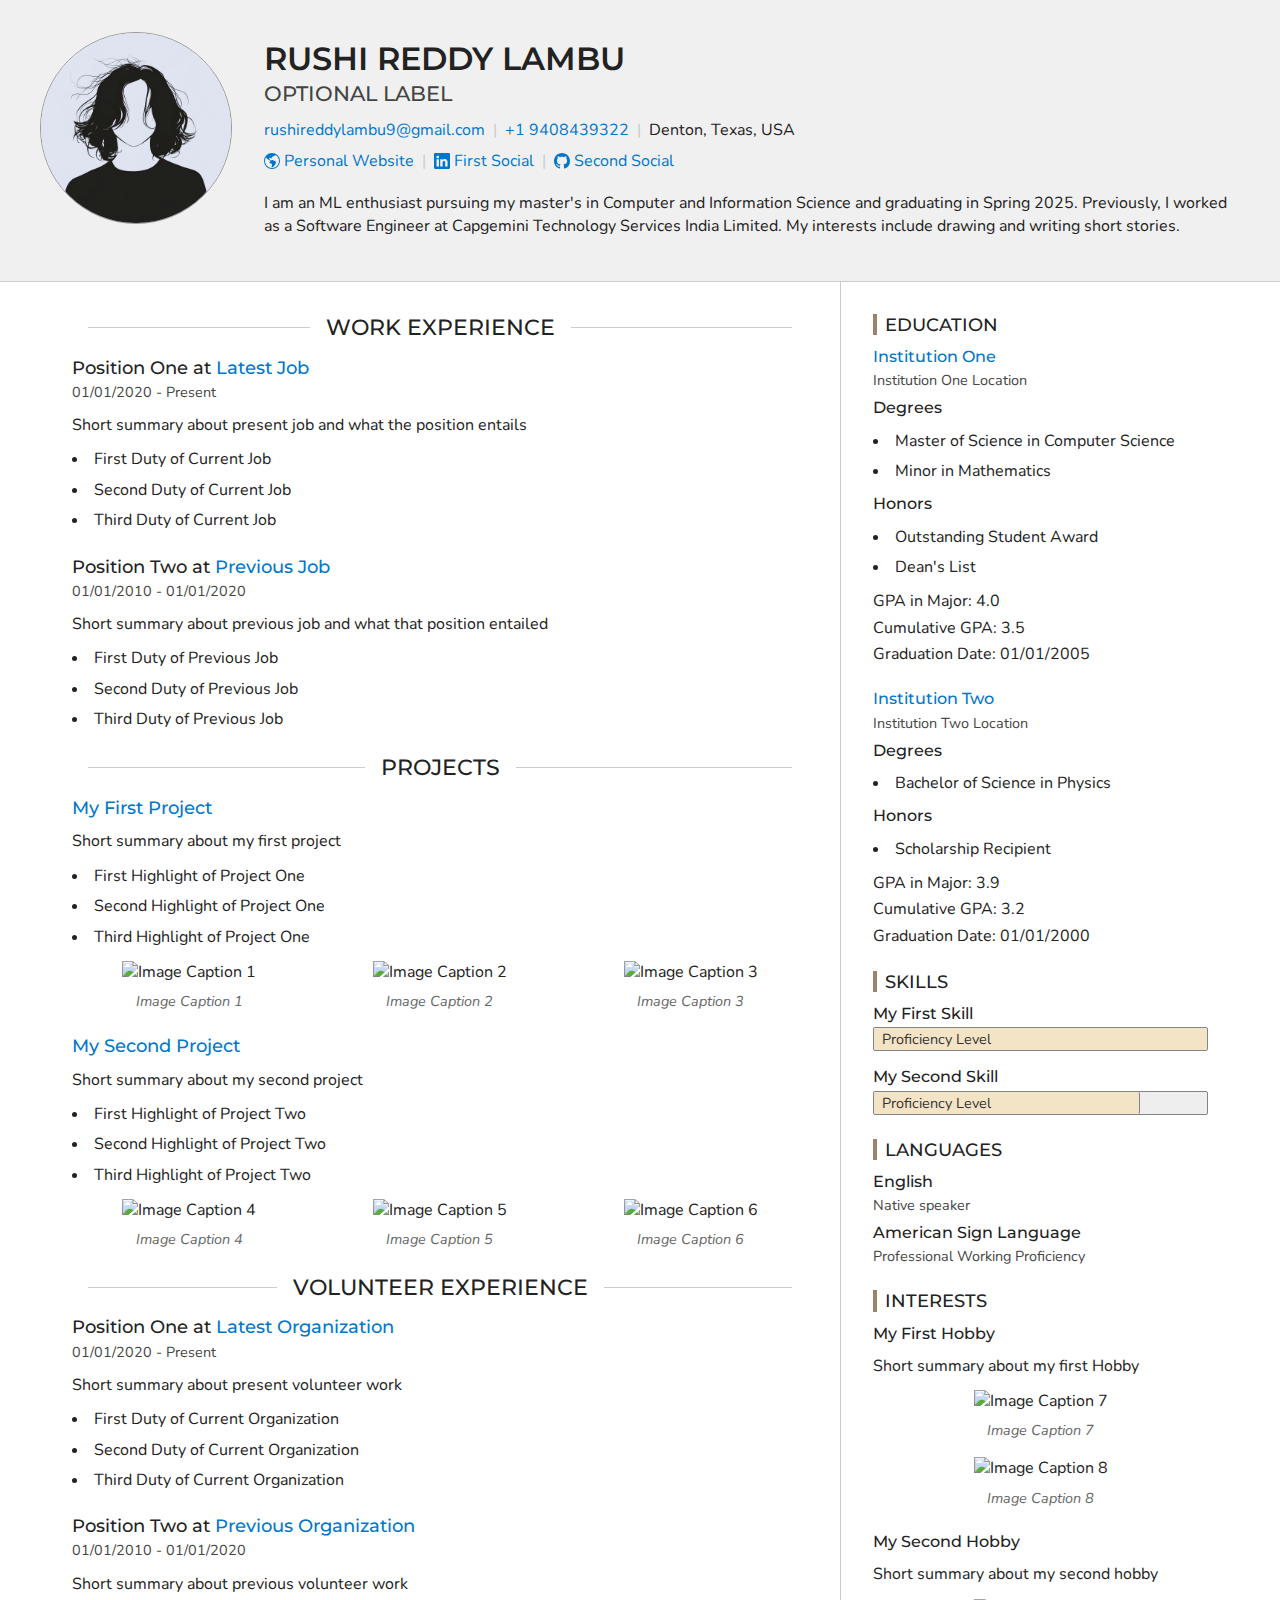
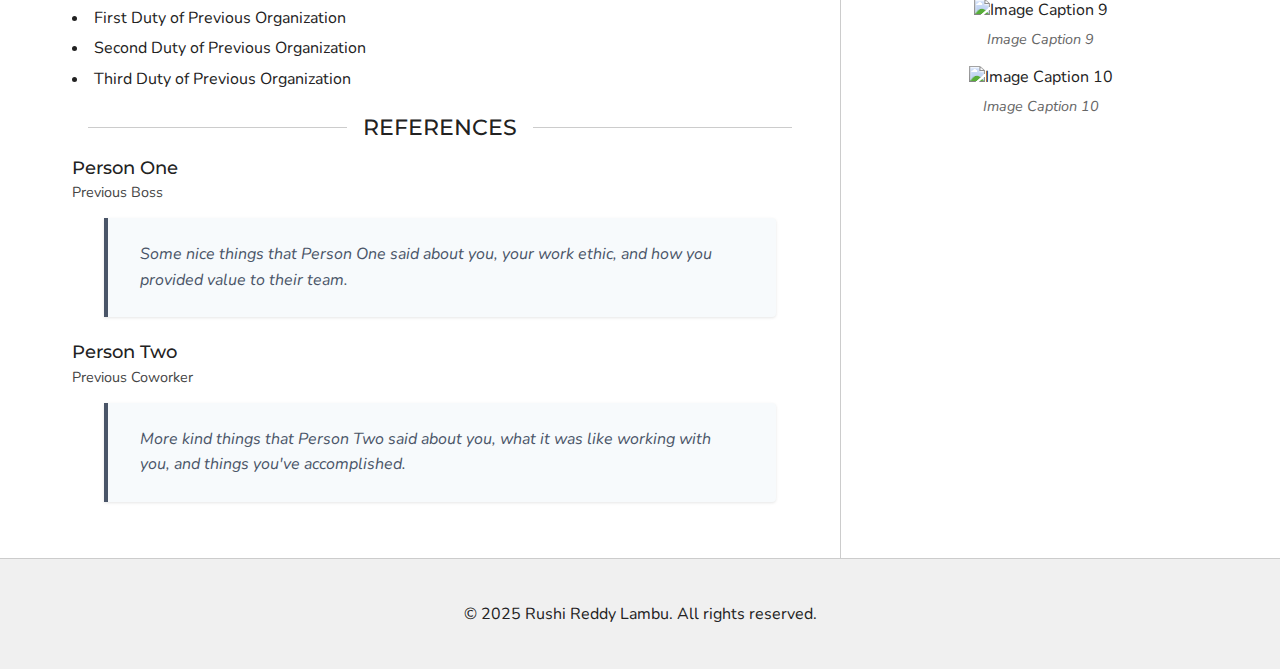
==== index.html @ 7ef27772 "Add files via upload" ====
<!DOCTYPE html>
<html lang="en">
  <head>
    <meta charset="utf-8">
    <meta name="viewport" content="width=device-width, initial-scale=1">

    <!-- Site Info -->
    <title>Rushi Reddy Lambu - Portfolio</title>
    <meta name="description" content="Rushi Reddy Lambu - I am an ML enthusiast pursuing my master&#39;s in Computer and Information Science and graduating in Spring 2025. Previously, I worked as a Software Engineer at Capgemini Technology Services India Limited. My interests include drawing and writing short stories.">
    <meta name="author" content="Rushi Reddy Lambu">

    <!-- Open Graph Tags: The title of the page for social media sharing. It can match the title tag or be more descriptive. -->
    <meta property="og:title" content="Rushi Reddy Lambu">

    <!-- Open Graph Tags: Typically set to "website" for static sites or "article" for content-heavy pages. -->
    <meta property="og:type" content="website">

    <!-- Open Graph Tags: The URL of the page, used to ensure link previews resolve to the correct page. -->
    <meta property="og:url" content="127.0.0.1:5500/index.html">

    <!-- Open Graph Tags: URL of an image that represents the page. Useful for link previews. -->
    <meta property="og:image" content="127.0.0.1:5500/img/default-image.png">

    <!-- Open Graph Tags: Provides an alternative text for the image to improve accessibility. -->
    <meta property="og:image:alt" content="Rushi Reddy Lambu Profile Image">

    <!-- Preconnect for Google Fonts -->
    <link rel="preconnect" href="https://fonts.googleapis.com">
    <link rel="preconnect" href="https://fonts.gstatic.com" crossorigin>

    <!-- Custom Font -->
    <link href="https://fonts.googleapis.com/css2?family=Montserrat:ital,wght@0,100..900;1,100..900&family=Nunito:ital,wght@0,200..1000;1,200..1000&display=swap"
          rel="stylesheet">

    <!-- Stylesheet -->
    <link rel="stylesheet" href="css/modern_normalize.css" />
    <link rel="stylesheet" href="css/html5bp.css">
    <link rel="stylesheet" href="css/main.css">

    <!-- Set a theme color that matches your website's primary color -->
    <meta name="theme-color" content="#fafafa">

    <!-- Favicon for all browsers -->
    <link rel="icon" href="/favicon.ico" sizes="any">
    <link rel="icon" href="/icon.svg" type="image/svg+xml">

    <!-- Apple touch icon for iOS devices -->
    <link rel="apple-touch-icon" sizes="180x180" href="/icon.png">

    <!-- Web app manifest for Progressive Web Apps -->
    <link rel="manifest" href="/site.webmanifest">

    <!-- Content Security Policy: Uncomment to enhance security by restricting where content can be loaded from (useful for preventing certain attacks like XSS). Update if adding external sources (e.g., Google Fonts, Bootstrap CDN, analytics, etc). -->
    <!-- <meta http-equiv="Content-Security-Policy" content=" default-src 'self'; script-src 'self' code.jquery.com; style-src 'self' fonts.googleapis.com; font-src fonts.gstatic.com; img-src 'self' images.examplecdn.com; "> -->
  </head>

  <body>
    <header class="page-header">
      <div class="container">
        <div class="header-top flex-responsive">
          
            <img class="header-image"
                 width="256"
                 height="256"
                 src="img/default-image.png"
                 alt="Rushi Reddy Lambu Profile Image" />
          
          <div class="header-info">
            <h1>Rushi Reddy Lambu</h1>
            <h2 class="header-label">Optional Label</h2>
            
              <address>
                <ul class="inline-list flex-responsive">
                  
                    <li>
                      <a href="mailto:rushireddylambu9@gmail.com">rushireddylambu9@gmail.com</a>
                    </li>
                  
                  
                    <li>
                      <a href="tel:++1 9408439322">+1 9408439322</a>
                    </li>
                  
                  <li>Denton, Texas, USA</li>
                </ul>
              </address>
            
            
              <ul class="inline-list flex-responsive">
                
                  <li>
                    <a href="https://sample.com"
                       rel="noopener noreferrer"
                       aria-label="Personal Website"
                       class="link-with-icon">
                      <svg aria-hidden="true"
     xmlns="http://www.w3.org/2000/svg"
     role="img"
     width="16"
     height="16"
     fill="currentColor"
     class="bi bi-globe-americas"
     viewBox="0 0 16 16">
  <path d="M8 0a8 8 0 1 0 0 16A8 8 0 0 0 8 0M2.04 4.326c.325 1.329 2.532 2.54 3.717 3.19.48.263.793.434.743.484q-.121.12-.242.234c-.416.396-.787.749-.758 1.266.035.634.618.824 1.214 1.017.577.188 1.168.38 1.286.983.082.417-.075.988-.22 1.52-.215.782-.406 1.48.22 1.48 1.5-.5 3.798-3.186 4-5 .138-1.243-2-2-3.5-2.5-.478-.16-.755.081-.99.284-.172.15-.322.279-.51.216-.445-.148-2.5-2-1.5-2.5.78-.39.952-.171 1.227.182.078.099.163.208.273.318.609.304.662-.132.723-.633.039-.322.081-.671.277-.867.434-.434 1.265-.791 2.028-1.12.712-.306 1.365-.587 1.579-.88A7 7 0 1 1 2.04 4.327Z" />
</svg>

                      Personal Website
                    </a>
                  </li>
                
                  <li>
                    <a href="https://www.linkedin.com/in/rushi-reddy-lambu/"
                       rel="noopener noreferrer"
                       aria-label="First Social"
                       class="link-with-icon">
                      <svg aria-hidden="true"
     xmlns="http://www.w3.org/2000/svg"
     role="img"
     width="16"
     height="16"
     fill="currentColor"
     class="bi bi-linkedin"
     viewBox="0 0 16 16">
  <path d="M0 1.146C0 .513.526 0 1.175 0h13.65C15.474 0 16 .513 16 1.146v13.708c0 .633-.526 1.146-1.175 1.146H1.175C.526 16 0 15.487 0 14.854zm4.943 12.248V6.169H2.542v7.225zm-1.2-8.212c.837 0 1.358-.554 1.358-1.248-.015-.709-.52-1.248-1.342-1.248S2.4 3.226 2.4 3.934c0 .694.521 1.248 1.327 1.248zm4.908 8.212V9.359c0-.216.016-.432.08-.586.173-.431.568-.878 1.232-.878.869 0 1.216.662 1.216 1.634v3.865h2.401V9.25c0-2.22-1.184-3.252-2.764-3.252-1.274 0-1.845.7-2.165 1.193v.025h-.016l.016-.025V6.169h-2.4c.03.678 0 7.225 0 7.225z" />
</svg>

                      First Social
                    </a>
                  </li>
                
                  <li>
                    <a href="https://github.com/rushireddylambu"
                       rel="noopener noreferrer"
                       aria-label="Second Social"
                       class="link-with-icon">
                      <svg aria-hidden="true"
     xmlns="http://www.w3.org/2000/svg"
     role="img"
     width="16"
     height="16"
     fill="currentColor"
     class="bi bi-github"
     viewBox="0 0 16 16">
  <path d="M8 0C3.58 0 0 3.58 0 8c0 3.54 2.29 6.53 5.47 7.59.4.07.55-.17.55-.38 0-.19-.01-.82-.01-1.49-2.01.37-2.53-.49-2.69-.94-.09-.23-.48-.94-.82-1.13-.28-.15-.68-.52-.01-.53.63-.01 1.08.58 1.23.82.72 1.21 1.87.87 2.33.66.07-.52.28-.87.51-1.07-1.78-.2-3.64-.89-3.64-3.95 0-.87.31-1.59.82-2.15-.08-.2-.36-1.02.08-2.12 0 0 .67-.21 2.2.82.64-.18 1.32-.27 2-.27s1.36.09 2 .27c1.53-1.04 2.2-.82 2.2-.82.44 1.1.16 1.92.08 2.12.51.56.82 1.27.82 2.15 0 3.07-1.87 3.75-3.65 3.95.29.25.54.73.54 1.48 0 1.07-.01 1.93-.01 2.2 0 .21.15.46.55.38A8.01 8.01 0 0 0 16 8c0-4.42-3.58-8-8-8" />
</svg>

                      Second Social
                    </a>
                  </li>
                
              </ul>
            
            <p class="header-summary">I am an ML enthusiast pursuing my master&#39;s in Computer and Information Science and graduating in Spring 2025. Previously, I worked as a Software Engineer at Capgemini Technology Services India Limited. My interests include drawing and writing short stories.</p>
          </div>
        </div>
      </div>
    </header>

    <div class="page-content">
      <div class="container">
        <main>
          
            <section>
              <h2 class="section-heading">Work Experience</h2>
              
                <section>
                  <h3>
                    
                      Position One at <a href="https://sample.com">Latest Job</a>
                    
                  </h3>
                  
                    <p class="section-label">01/01/2020 - Present</p>
                  
                  <p>Short summary about present job and what the position entails</p>
                  
                    <ul>
                      <li>First Duty of Current Job</li><li>Second Duty of Current Job</li><li>Third Duty of Current Job</li>
                    </ul>
                  
                </section>
              
                <section>
                  <h3>
                    
                      Position Two at <a href="https://sample.com">Previous Job</a>
                    
                  </h3>
                  
                    <p class="section-label">01/01/2010 - 01/01/2020</p>
                  
                  <p>Short summary about previous job and what that position entailed</p>
                  
                    <ul>
                      <li>First Duty of Previous Job</li><li>Second Duty of Previous Job</li><li>Third Duty of Previous Job</li>
                    </ul>
                  
                </section>
              
            </section>
          

          
            <section>
              <h2 class="section-heading">Projects</h2>
              
                <section>
                  <h3>
                    
                      <a href="https://sample.com">My First Project</a>
                    
                  </h3>
                  <p>Short summary about my first project</p>
                  
                    <ul>
                      <li>First Highlight of Project One</li><li>Second Highlight of Project One</li><li>Third Highlight of Project One</li>
                    </ul>
                  
                  
                    <div class="gallery main-gallery">
                      
                        <figure>
                          <img width="600"
                               height="338"
                               src="https://picsum.photos/600/338?random=1"
                               alt="Image Caption 1">
                          <figcaption>Image Caption 1</figcaption>
                        </figure>
                      
                        <figure>
                          <img width="600"
                               height="338"
                               src="https://picsum.photos/600/338?random=2"
                               alt="Image Caption 2">
                          <figcaption>Image Caption 2</figcaption>
                        </figure>
                      
                        <figure>
                          <img width="600"
                               height="338"
                               src="https://picsum.photos/600/338?random=3"
                               alt="Image Caption 3">
                          <figcaption>Image Caption 3</figcaption>
                        </figure>
                      
                    </div>
                  
                </section>
              
                <section>
                  <h3>
                    
                      <a href="https://sample.com">My Second Project</a>
                    
                  </h3>
                  <p>Short summary about my second project</p>
                  
                    <ul>
                      <li>First Highlight of Project Two</li><li>Second Highlight of Project Two</li><li>Third Highlight of Project Two</li>
                    </ul>
                  
                  
                    <div class="gallery main-gallery">
                      
                        <figure>
                          <img width="600"
                               height="338"
                               src="https://picsum.photos/600/338?random=4"
                               alt="Image Caption 4">
                          <figcaption>Image Caption 4</figcaption>
                        </figure>
                      
                        <figure>
                          <img width="600"
                               height="338"
                               src="https://picsum.photos/600/338?random=5"
                               alt="Image Caption 5">
                          <figcaption>Image Caption 5</figcaption>
                        </figure>
                      
                        <figure>
                          <img width="600"
                               height="338"
                               src="https://picsum.photos/600/338?random=6"
                               alt="Image Caption 6">
                          <figcaption>Image Caption 6</figcaption>
                        </figure>
                      
                    </div>
                  
                </section>
              
            </section>
          

          
            <section>
              <h2 class="section-heading">Volunteer Experience</h2>
              
                <section>
                  <h3>
                    
                      Position One at <a href="https://sample.com">Latest Organization</a>
                    
                  </h3>
                  
                    <p class="section-label">01/01/2020 - Present</p>
                  
                  <p>Short summary about present volunteer work</p>
                  
                    <ul>
                      <li>First Duty of Current Organization</li><li>Second Duty of Current Organization</li><li>Third Duty of Current Organization</li>
                    </ul>
                  
                </section>
              
                <section>
                  <h3>
                    
                      Position Two at <a href="https://sample.com">Previous Organization</a>
                    
                  </h3>
                  
                    <p class="section-label">01/01/2010 - 01/01/2020</p>
                  
                  <p>Short summary about previous volunteer work</p>
                  
                    <ul>
                      <li>First Duty of Previous Organization</li><li>Second Duty of Previous Organization</li><li>Third Duty of Previous Organization</li>
                    </ul>
                  
                </section>
              
            </section>
          

          
            <section>
              <h2 class="section-heading">References</h2>
              
                <section>
                  <h3>Person One</h3>
                  <p class="section-label">Previous Boss</p>
                  
                    <blockquote>
                      Some nice things that Person One said about you, your work ethic, and how you provided value to their team.
                    </blockquote>
                  
                </section>
              
                <section>
                  <h3>Person Two</h3>
                  <p class="section-label">Previous Coworker</p>
                  
                    <blockquote>
                      More kind things that Person Two said about you, what it was like working with you, and things you&#39;ve accomplished.
                    </blockquote>
                  
                </section>
              
            </section>
          
        </main>

        <!-- Sidebar Section -->
        <aside>
          
            <section>
              <h2 class="section-heading">Education</h2>
              
                <section>
                  <h3>
                    
                      <a href="https://sample.com">Institution One</a>
                    
                  </h3>
                  <p class="section-label">Institution One Location</p>
                  
                    <h4>Degrees</h4>
                    <ul>
                      <li>Master of Science in Computer Science</li><li>Minor in Mathematics</li>
                    </ul>
                  
                  
                    <h4>Honors</h4>
                    <ul>
                      <li>Outstanding Student Award</li><li>Dean&#39;s List</li>
                    </ul>
                  
                  
                    <p>
                      <span class="block">GPA in Major: 4.0</span>
                      <span class="block">Cumulative GPA: 3.5</span>
                      <span class="block">Graduation Date: 01/01/2005</span>
                    </p>
                  
                </section>
              
                <section>
                  <h3>
                    
                      <a href="https://sample.com">Institution Two</a>
                    
                  </h3>
                  <p class="section-label">Institution Two Location</p>
                  
                    <h4>Degrees</h4>
                    <ul>
                      <li>Bachelor of Science in Physics</li>
                    </ul>
                  
                  
                    <h4>Honors</h4>
                    <ul>
                      <li>Scholarship Recipient</li>
                    </ul>
                  
                  
                    <p>
                      <span class="block">GPA in Major: 3.9</span>
                      <span class="block">Cumulative GPA: 3.2</span>
                      <span class="block">Graduation Date: 01/01/2000</span>
                    </p>
                  
                </section>
              
            </section>
          

          
            <section>
              <h2 class="section-heading">Skills</h2>
              <ul class="unstyled-list">
                
                  <li>
                    <h3>My First Skill</h3>
                    <div class="skill-bar">
                      <div class="skill-bar-fill w-100"
                           role="meter"
                           aria-valuenow="100"
                           aria-valuemin="0"
                           aria-valuemax="100">
                        <span class="skill-bar-label">Proficiency Level</span>
                      </div>
                    </div>
                  </li>
                
                  <li>
                    <h3>My Second Skill</h3>
                    <div class="skill-bar">
                      <div class="skill-bar-fill w-80"
                           role="meter"
                           aria-valuenow="80"
                           aria-valuemin="0"
                           aria-valuemax="100">
                        <span class="skill-bar-label">Proficiency Level</span>
                      </div>
                    </div>
                  </li>
                
              </ul>
            </section>
          

          
            <section>
              <h2 class="section-heading">Languages</h2>
              <ul class="unstyled-list">
                
                  <li>
                    <h3>English</h3>
                    <p class="section-label">Native speaker</p>
                  </li>
                
                  <li>
                    <h3>American Sign Language</h3>
                    <p class="section-label">Professional Working Proficiency</p>
                  </li>
                
              </ul>
            </section>
          

          
            <section>
              <h2 class="section-heading">Interests</h2>
              
                <section>
                  <h3>My First Hobby</h3>
                  <p>Short summary about my first Hobby</p>
                  
                    <div class="gallery side-gallery">
                      
                        <figure>
                          <img width="600"
                               height="338"
                               src="https://picsum.photos/600/338?random=7"
                               alt="Image Caption 7">
                          <figcaption>Image Caption 7</figcaption>
                        </figure>
                      
                        <figure>
                          <img width="600"
                               height="338"
                               src="https://picsum.photos/600/338?random=8"
                               alt="Image Caption 8">
                          <figcaption>Image Caption 8</figcaption>
                        </figure>
                      
                    </div>
                  
                </section>
              
                <section>
                  <h3>My Second Hobby</h3>
                  <p>Short summary about my second hobby</p>
                  
                    <div class="gallery side-gallery">
                      
                        <figure>
                          <img width="600"
                               height="338"
                               src="https://picsum.photos/600/338?random=9"
                               alt="Image Caption 9">
                          <figcaption>Image Caption 9</figcaption>
                        </figure>
                      
                        <figure>
                          <img width="600"
                               height="338"
                               src="https://picsum.photos/600/338?random=10"
                               alt="Image Caption 10">
                          <figcaption>Image Caption 10</figcaption>
                        </figure>
                      
                    </div>
                  
                </section>
              
            </section>
          
        </aside>
      </div>
    </div>

    <footer class="page-footer">
      <div class="container">
        <p>© 2025 Rushi Reddy Lambu. All rights reserved.</p>
      </div>
    </footer>

    <script src="js/app.js"></script>
  </body>
</html>
---- css/html5bp.css ----
/*! HTML5 Boilerplate v9.0.1 | MIT License | https://html5boilerplate.com/ */

/* main.css 3.0.0 | MIT License | https://github.com/h5bp/main.css#readme */
/*
 * What follows is the result of much research on cross-browser styling.
 * Credit left inline and big thanks to Nicolas Gallagher, Jonathan Neal,
 * Kroc Camen, and the H5BP dev community and team.
 */

/* ==========================================================================
   Base styles: opinionated defaults
   ========================================================================== */

html {
  color: #222;
  font-size: 1em;
  line-height: 1.4;
}

/*
 * Remove text-shadow in selection highlight:
 * https://twitter.com/miketaylr/status/12228805301
 *
 * Customize the background color to match your design.
 */

::-moz-selection {
  background: #b3d4fc;
  text-shadow: none;
}

::selection {
  background: #b3d4fc;
  text-shadow: none;
}

/*
 * A better looking default horizontal rule
 */

hr {
  display: block;
  height: 1px;
  border: 0;
  border-top: 1px solid #ccc;
  margin: 1em 0;
  padding: 0;
}

/*
 * Remove the gap between audio, canvas, iframes,
 * images, videos and the bottom of their containers:
 * https://github.com/h5bp/html5-boilerplate/issues/440
 */

audio,
canvas,
iframe,
img,
svg,
video {
  vertical-align: middle;
}

/*
 * Remove default fieldset styles.
 */

fieldset {
  border: 0;
  margin: 0;
  padding: 0;
}

/*
 * Allow only vertical resizing of textareas.
 */

textarea {
  resize: vertical;
}

/* ==========================================================================
   Author's custom styles
   ========================================================================== */

/* ==========================================================================
   Helper classes
   ========================================================================== */

/*
 * Hide visually and from screen readers
 */

.hidden,
[hidden] {
  display: none !important;
}

/*
 * Hide only visually, but have it available for screen readers:
 * https://snook.ca/archives/html_and_css/hiding-content-for-accessibility
 *
 * 1. For long content, line feeds are not interpreted as spaces and small width
 *    causes content to wrap 1 word per line:
 *    https://medium.com/@jessebeach/beware-smushed-off-screen-accessible-text-5952a4c2cbfe
 */

.visually-hidden {
  border: 0;
  clip: rect(0, 0, 0, 0);
  height: 1px;
  margin: -1px;
  overflow: hidden;
  padding: 0;
  position: absolute;
  white-space: nowrap;
  width: 1px;
  /* 1 */
}

/*
 * Extends the .visually-hidden class to allow the element
 * to be focusable when navigated to via the keyboard:
 * https://www.drupal.org/node/897638
 */

.visually-hidden.focusable:active,
.visually-hidden.focusable:focus {
  clip: auto;
  height: auto;
  margin: 0;
  overflow: visible;
  position: static;
  white-space: inherit;
  width: auto;
}

/*
 * Hide visually and from screen readers, but maintain layout
 */

.invisible {
  visibility: hidden;
}

/*
 * Clearfix: contain floats
 *
 * The use of `table` rather than `block` is only necessary if using
 * `::before` to contain the top-margins of child elements.
 */

.clearfix::before,
.clearfix::after {
  content: "";
  display: table;
}

.clearfix::after {
  clear: both;
}

/* ==========================================================================
   EXAMPLE Media Queries for Responsive Design.
   These examples override the primary ('mobile first') styles.
   Modify as content requires.
   ========================================================================== */

@media only screen and (min-width: 35em) {
  /* Style adjustments for viewports that meet the condition */
}

@media print,
  (-webkit-min-device-pixel-ratio: 1.25),
  (min-resolution: 1.25dppx),
  (min-resolution: 120dpi) {
  /* Style adjustments for high resolution devices */
}

/* ==========================================================================
   Print styles.
   Inlined to avoid the additional HTTP request:
   https://www.phpied.com/delay-loading-your-print-css/
   ========================================================================== */

@media print {
  *,
  *::before,
  *::after {
    background: #fff !important;
    color: #000 !important;
    /* Black prints faster */
    box-shadow: none !important;
    text-shadow: none !important;
  }

  a,
  a:visited {
    text-decoration: underline;
  }

  a[href]::after {
    content: " (" attr(href) ")";
  }

  abbr[title]::after {
    content: " (" attr(title) ")";
  }

  /*
   * Don't show links that are fragment identifiers,
   * or use the `javascript:` pseudo protocol
   */
  a[href^="#"]::after,
  a[href^="javascript:"]::after {
    content: "";
  }

  pre {
    white-space: pre-wrap !important;
  }

  pre,
  blockquote {
    border: 1px solid #999;
    page-break-inside: avoid;
  }

  tr,
  img {
    page-break-inside: avoid;
  }

  p,
  h2,
  h3 {
    orphans: 3;
    widows: 3;
  }

  h2,
  h3 {
    page-break-after: avoid;
  }
}
---- css/main.css ----
:root {
  --link-color: #0077cc;
  --link-color-hover: #00487c;
  --header-footer-bg-color: #f0f0f0;
  --aside-accent-color: #9d836b;
  --skill-bar-fill-color: #f3e4c6;
  --blockquote-bg-color: #f7fafc;
  --blockquote-accent-color: #4a5568;
  --blockquote-text-color: #4a5568;
  --spacing-inline: 0.5rem;
}

/* Base Styles */
body {
  font-family: "Nunito", "Segoe UI", "Helvetica Neue", Helvetica, Arial,
    sans-serif;
  font-weight: 400;
  display: grid;
  grid-template-rows: auto 1fr auto;
  min-height: 100vh;
}

h1,
h2,
h3,
h4,
h5,
h6 {
  margin: 0;
  font-family: "Montserrat", "Segoe UI", "Helvetica Neue", Helvetica, Arial,
    sans-serif;
  font-weight: 400;
  line-height: 1.2;
}

h1 {
  font-size: 2rem;
  font-weight: 600;
  text-transform: uppercase;
}

h2 {
  font-size: 1.4rem;
  font-weight: 500;
  text-transform: uppercase;
}

h3 {
  font-size: 1.1rem;
  font-weight: 500;
}

h4 {
  font-size: 1rem;
  font-weight: 500;
}

h5 {
  font-size: 1rem;
  font-weight: 500;
}

h6 {
  font-size: 1rem;
  font-weight: 500;
}

p {
  margin: 0.75rem 0;
}

a {
  color: var(--link-color) !important;
  text-decoration: none;
}

a:hover {
  color: var(--link-color-hover);
  text-decoration: underline;
}

address {
  font-style: normal;
}

figure,
ul {
  margin: 0;
  padding: 0;
}

header,
main,
aside,
footer {
  padding: 2rem;
}

header {
  padding-bottom: 0.5rem;
}

aside {
  border-top: 1px solid #ccc;
}

footer {
  text-align: center;
}

section {
  margin-bottom: 1.5rem;
}

/* Utility */
.block {
  display: block;
  margin: 0.25rem 0;
}

.flex-responsive {
  display: flex;
  flex-direction: column;
  align-items: center;
  text-align: center;
}

/* Main Layout */
.container {
  width: 100%;
  max-width: 1200px;
  margin: 0 auto;
}

.page-content .container {
  display: grid;
  grid-template-columns: 1fr;
}

.page-header,
.page-footer {
  background: var(--header-footer-bg-color);
}

.page-header {
  border-bottom: 1px solid #ccc;
}

.page-header .container {
  display: flex;
  flex-direction: column;
}

.header-top {
  gap: 1rem;
}

.header-image {
  width: 100%;
  max-width: 256px;
  aspect-ratio: 1 / 1;
  border-radius: 50%;
  object-fit: cover;
  border: 1px solid #999;
}

.header-info ul {
  margin: 1rem 0;
}

.link-with-icon {
  display: flex;
  align-items: center;
  gap: 0.25rem;
}

.header-label {
  font-size: 1.3rem;
  color: #444;
  margin-top: 0.2rem;
  margin-bottom: 0.8rem;
}

.header-summary {
  margin: 1.25rem 0;
}

.page-footer {
  border-top: 1px solid #ccc;
}

.section-heading {
  display: flex;
  align-items: center;
  text-align: center;
  margin-bottom: 1rem;
}

.section-heading::before,
.section-heading::after {
  content: "";
  flex: 1;
  border-bottom: 1px solid #ccc;
  margin: 0 1rem;
}

aside .section-heading {
  align-items: flex-start;
  text-align: left;
  border-left: 4px solid var(--aside-accent-color);
  padding-left: 0.5rem;
  margin-bottom: 0.75rem;
}

aside .section-heading::before,
aside .section-heading::after {
  content: none;
}

.section-label {
  font-size: 0.9rem;
  color: #444;
  margin-top: 0.25rem;
  margin-bottom: 0.5rem;
}

/* Images */
img {
  max-width: 100%;
  height: auto;
}

.gallery {
  display: grid;
  gap: 1rem;
  justify-items: center;
  margin: 0.5rem 0;
}

.main-gallery {
  grid-template-columns: 1fr;
}

.side-gallery {
  grid-template-columns: 1fr;
}

figcaption {
  text-align: center;
  color: #666;
  font-size: 0.9rem;
  margin-top: 0.5rem;
  font-style: italic;
}

/* Lists */
main ul,
aside ul {
  list-style-type: disc;
  list-style-position: inside;
  padding-left: 0;
  margin: 0.75rem 0;
}

main li,
aside li {
  margin-bottom: 0.5rem;
}

.unstyled-list {
  list-style: none;
}

.inline-list {
  list-style: none;
  gap: 0.25rem;
}

.inline-list li {
  display: flex; /* This is for HTML Whitespace Issues */
}

/* Skillbars */
.skill-bar {
  width: 100%;
  height: 1.5rem;
  margin-top: 0.25rem;
  margin-bottom: 1rem;
  background: #eee;
  border: 1px solid #848484;
  border-radius: 2px;
  overflow: hidden;
}

.skill-bar-fill {
  height: 100%;
  background: var(--skill-bar-fill-color) !important;
  border-right: 1px solid #848484;
  border-radius: 2px;
  display: flex;
  align-items: center;
  padding-left: 0.5rem;
}

.skill-bar-label {
  color: #333;
  font-size: 0.9rem;
  white-space: nowrap;
}

.w-0 {
  width: 0%;
}

.w-10 {
  width: 10%;
}

.w-20 {
  width: 20%;
}

.w-25 {
  width: 25%;
}

.w-30 {
  width: 30%;
}

.w-40 {
  width: 40%;
}

.w-50 {
  width: 50%;
}

.w-60 {
  width: 60%;
}

.w-70 {
  width: 70%;
}

.w-75 {
  width: 75%;
}

.w-80 {
  width: 80%;
}

.w-90 {
  width: 90%;
}

.w-100 {
  width: 100%;
  border-right: none;
}

/* Blockquotes */
blockquote {
  margin: 1rem 2rem;
  padding: 1.5rem 2rem;
  background-color: var(--blockquote-bg-color);
  border-left: 4px solid var(--blockquote-accent-color);
  font-style: italic;
  color: var(--blockquote-text-color);
  line-height: 1.6;
  border-radius: 0 4px 4px 0;
  box-shadow: 0 1px 3px rgba(0, 0, 0, 0.1);
}

@media (min-width: 37.5rem) {
  .main-gallery {
    grid-template-columns: repeat(3, 1fr);
  }

  .side-gallery {
    grid-template-columns: repeat(2, 1fr);
  }
}

@media (min-width: 48rem) {
  aside {
    border-top: none;
    border-left: 1px solid #ccc;
  }

  aside h1 {
    font-size: 1.4rem;
  }

  aside h2 {
    font-size: 1.1rem;
  }

  aside h3 {
    font-size: 1rem;
  }

  aside h4 {
    font-size: 1rem;
  }

  aside h5 {
    font-size: 1rem;
  }

  aside h6 {
    font-size: 1rem;
  }

  header {
    padding-bottom: 1.5rem;
  }

  .flex-responsive {
    flex-direction: row;
    align-items: flex-start;
    text-align: left;
  }

  .page-content .container {
    grid-template-columns: 2fr 1fr;
  }

  .header-top {
    gap: 2rem;
  }

  .header-image {
    max-width: 192px;
  }

  .header-info {
    margin-top: 0.5rem;
  }

  .page-header ul {
    margin: 0.5rem 0;
  }

  .inline-list {
    gap: var(--spacing-inline);
  }

  .inline-list li:not(:last-child)::after {
    content: "|";
    margin-left: var(--spacing-inline);
    color: #ccc;
  }

  .side-gallery {
    grid-template-columns: 1fr;
  }
}

@media print {
  .skill-bar-label {
    background: transparent !important;
    background-color: transparent !important;
    mix-blend-mode: darken;
  }

  body {
    -webkit-print-color-adjust: exact !important;
    print-color-adjust: exact !important;
  }
}
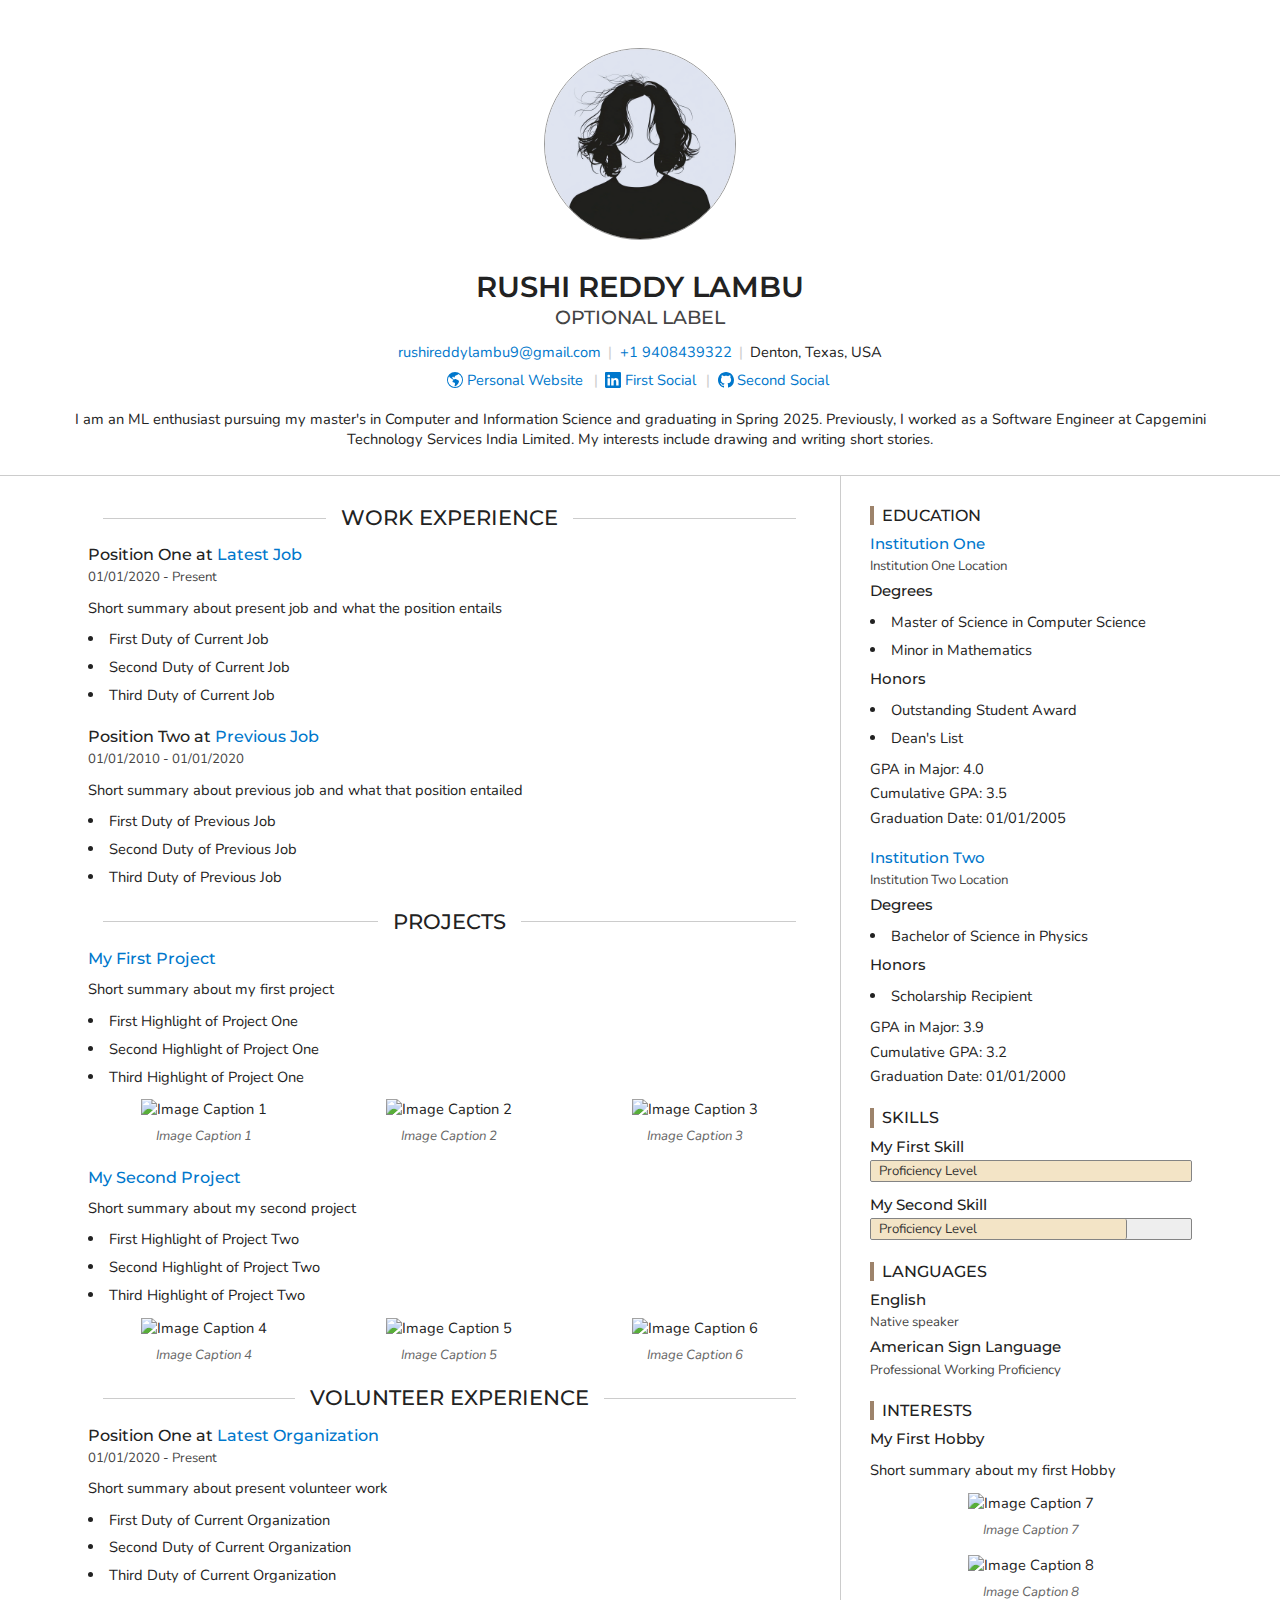
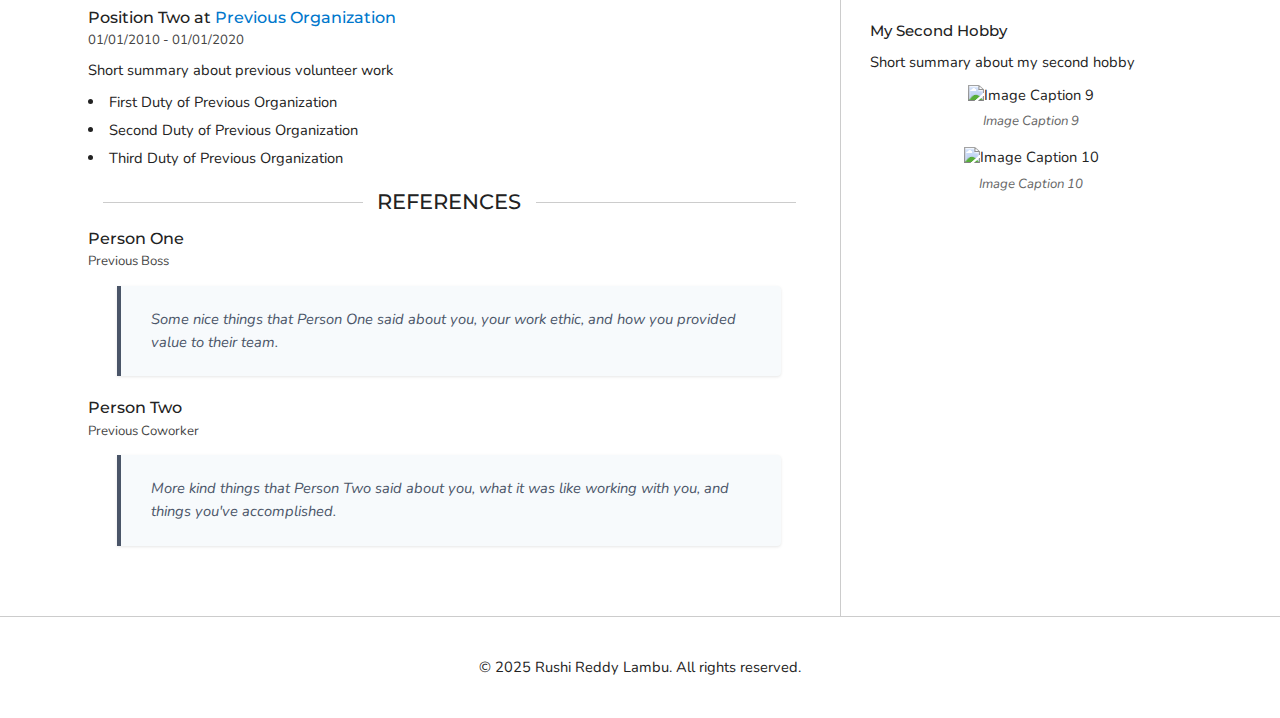
==== commit ba0dac82: "Add files via upload" ====
--- a/index.html
+++ b/index.html
@@ -36,6 +36,7 @@
     <link rel="stylesheet" href="css/modern_normalize.css" />
     <link rel="stylesheet" href="css/html5bp.css">
     <link rel="stylesheet" href="css/main.css">
+    <link rel="stylesheet" href="css/resume.css"/>
 
     <!-- Set a theme color that matches your website's primary color -->
     <meta name="theme-color" content="#fafafa">
--- a/css/resume.css
+++ b/css/resume.css
@@ -0,0 +1,109 @@
+@page {
+  size: letter;
+  margin: 0in;
+}
+
+html {
+  font-size: 11pt;
+}
+
+a[href]::after {
+  content: "";
+}
+
+section {
+  page-break-inside: avoid;
+}
+
+header {
+  padding: 0.5in;
+}
+
+header {
+  padding-bottom: 0.5rem;
+}
+
+.header-info {
+  margin-top: 0;
+}
+
+main,
+aside,
+footer {
+  padding: 2rem;
+}
+
+main {
+  padding-left: 0.5in;
+  padding-bottom: 0.5in;
+}
+
+aside {
+  padding-right: 0.5in;
+  padding-bottom: 0.5in;
+}
+
+.page-header,
+.page-footer {
+  background: #fff;
+}
+
+.flex-responsive {
+  display: flex;
+  flex-direction: column;
+  align-items: center;
+  text-align: center;
+}
+
+aside {
+  border-top: none;
+  border-left: 1px solid #ccc;
+}
+
+aside h1 {
+  font-size: 1.4rem;
+}
+
+aside h2 {
+  font-size: 1.1rem;
+}
+
+aside h3 {
+  font-size: 1rem;
+}
+
+aside h4 {
+  font-size: 1rem;
+}
+
+aside h5 {
+  font-size: 1rem;
+}
+
+aside h6 {
+  font-size: 1rem;
+}
+
+.page-content .container {
+  grid-template-columns: 2fr 1fr;
+}
+
+.header-top {
+  gap: 2rem;
+}
+
+.page-header ul {
+  margin: 0.5rem 0;
+}
+
+.inline-list {
+  flex-direction: row;
+  justify-content: center;
+  gap: var(--spacing-inline);
+}
+
+.inline-list li:not(:last-child)::after {
+  content: "|";
+  margin-left: var(--spacing-inline);
+  color: #ccc;
+}
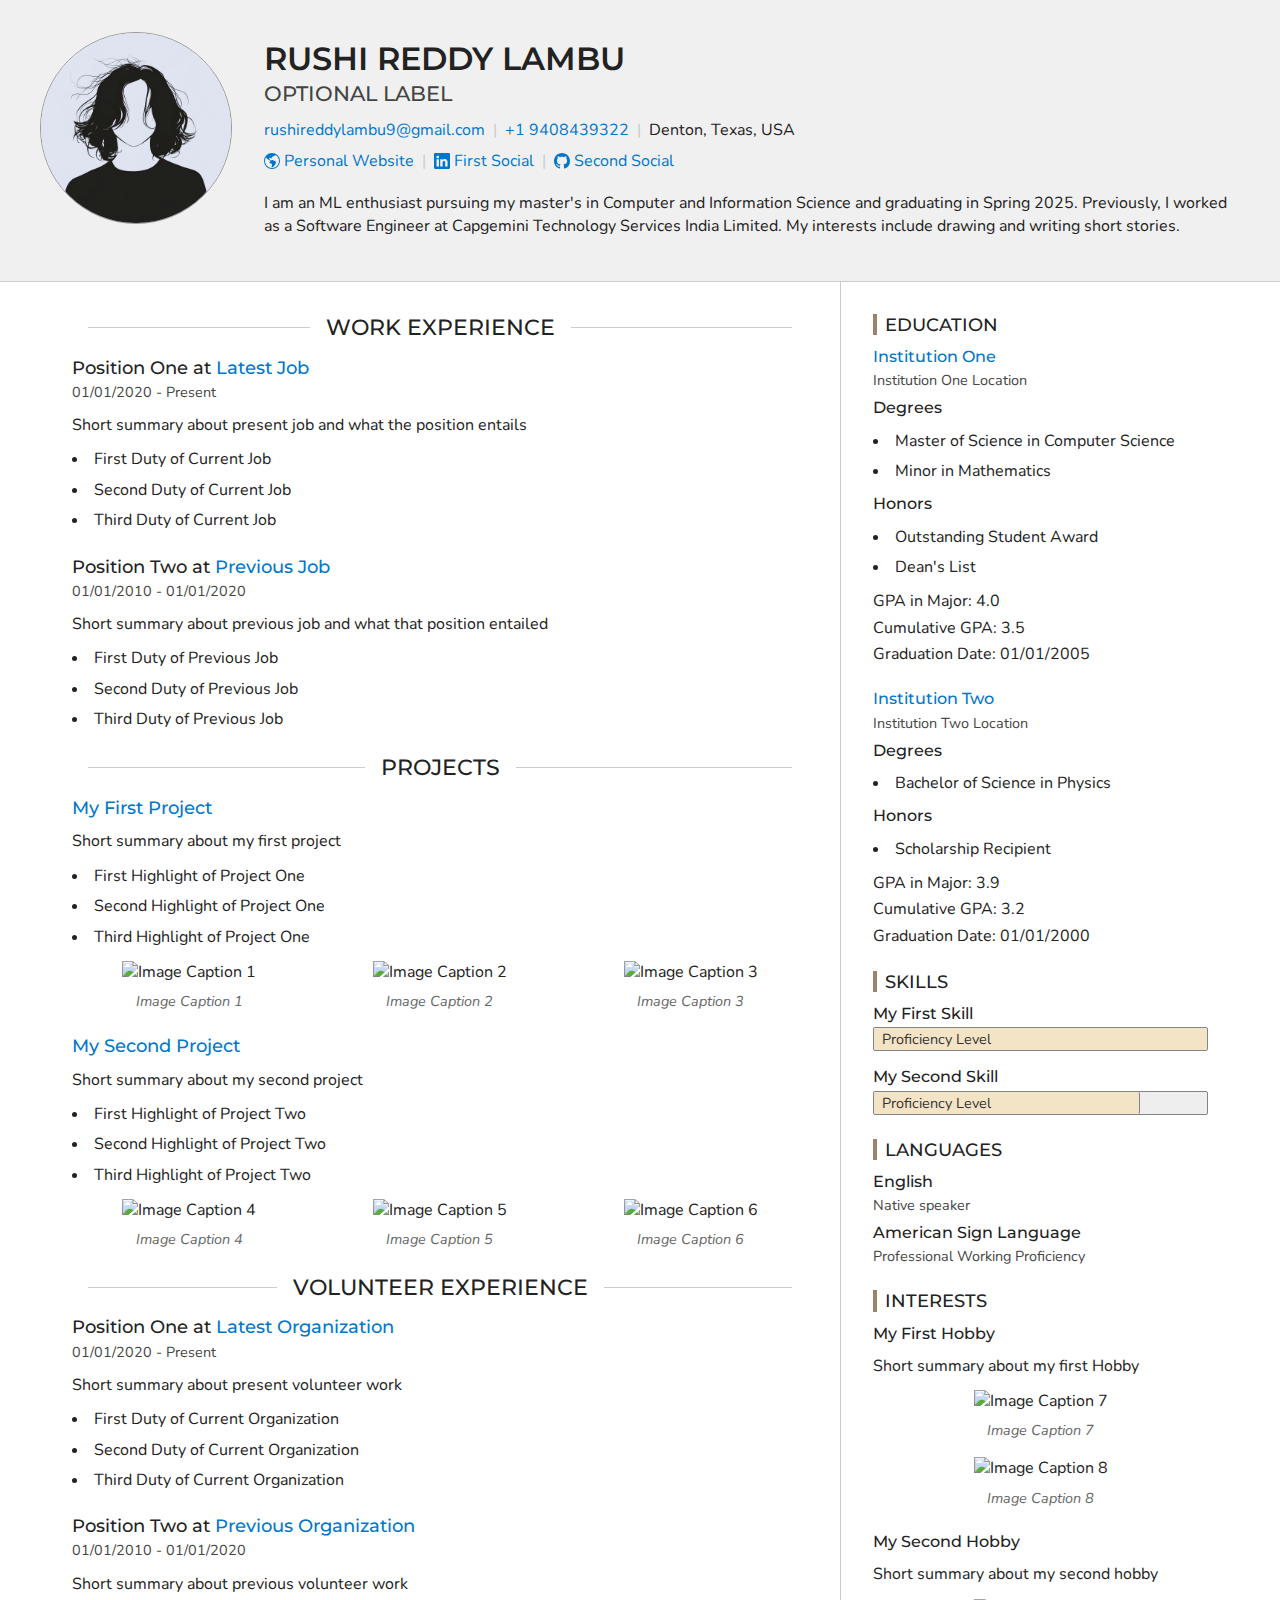
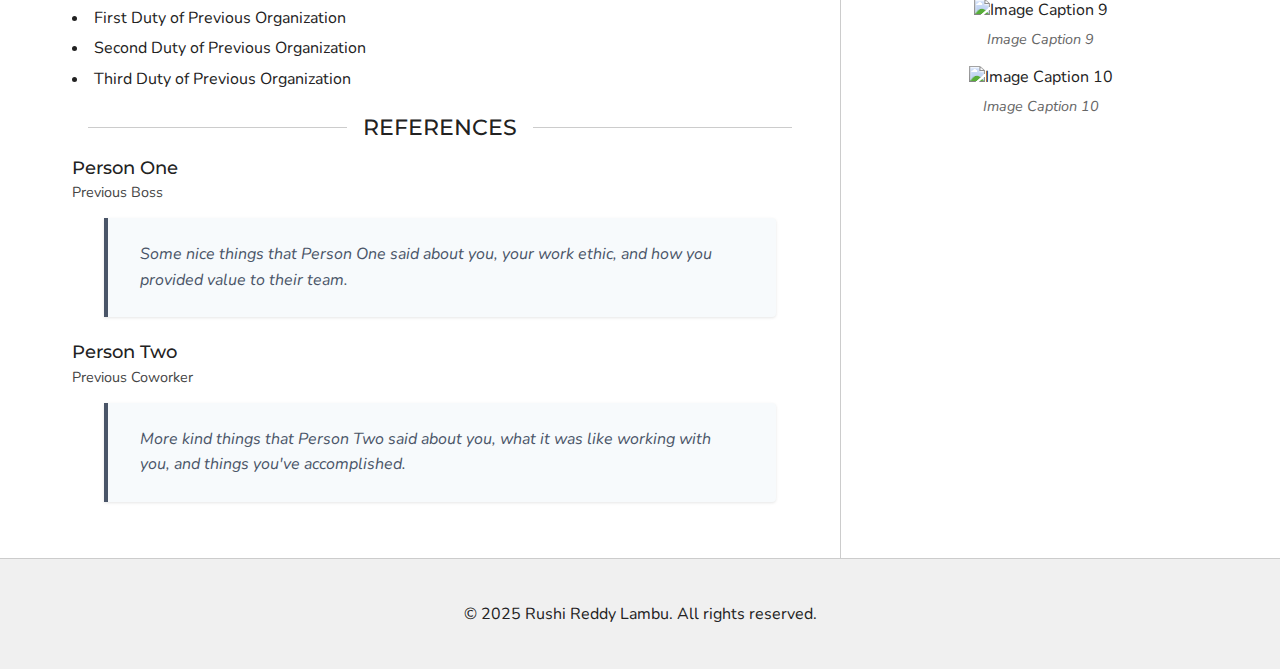
==== commit d9e28a73: "Add files via upload" ====
--- a/index.html
+++ b/index.html
@@ -36,7 +36,6 @@
     <link rel="stylesheet" href="css/modern_normalize.css" />
     <link rel="stylesheet" href="css/html5bp.css">
     <link rel="stylesheet" href="css/main.css">
-    <link rel="stylesheet" href="css/resume.css"/>
 
     <!-- Set a theme color that matches your website's primary color -->
     <meta name="theme-color" content="#fafafa">
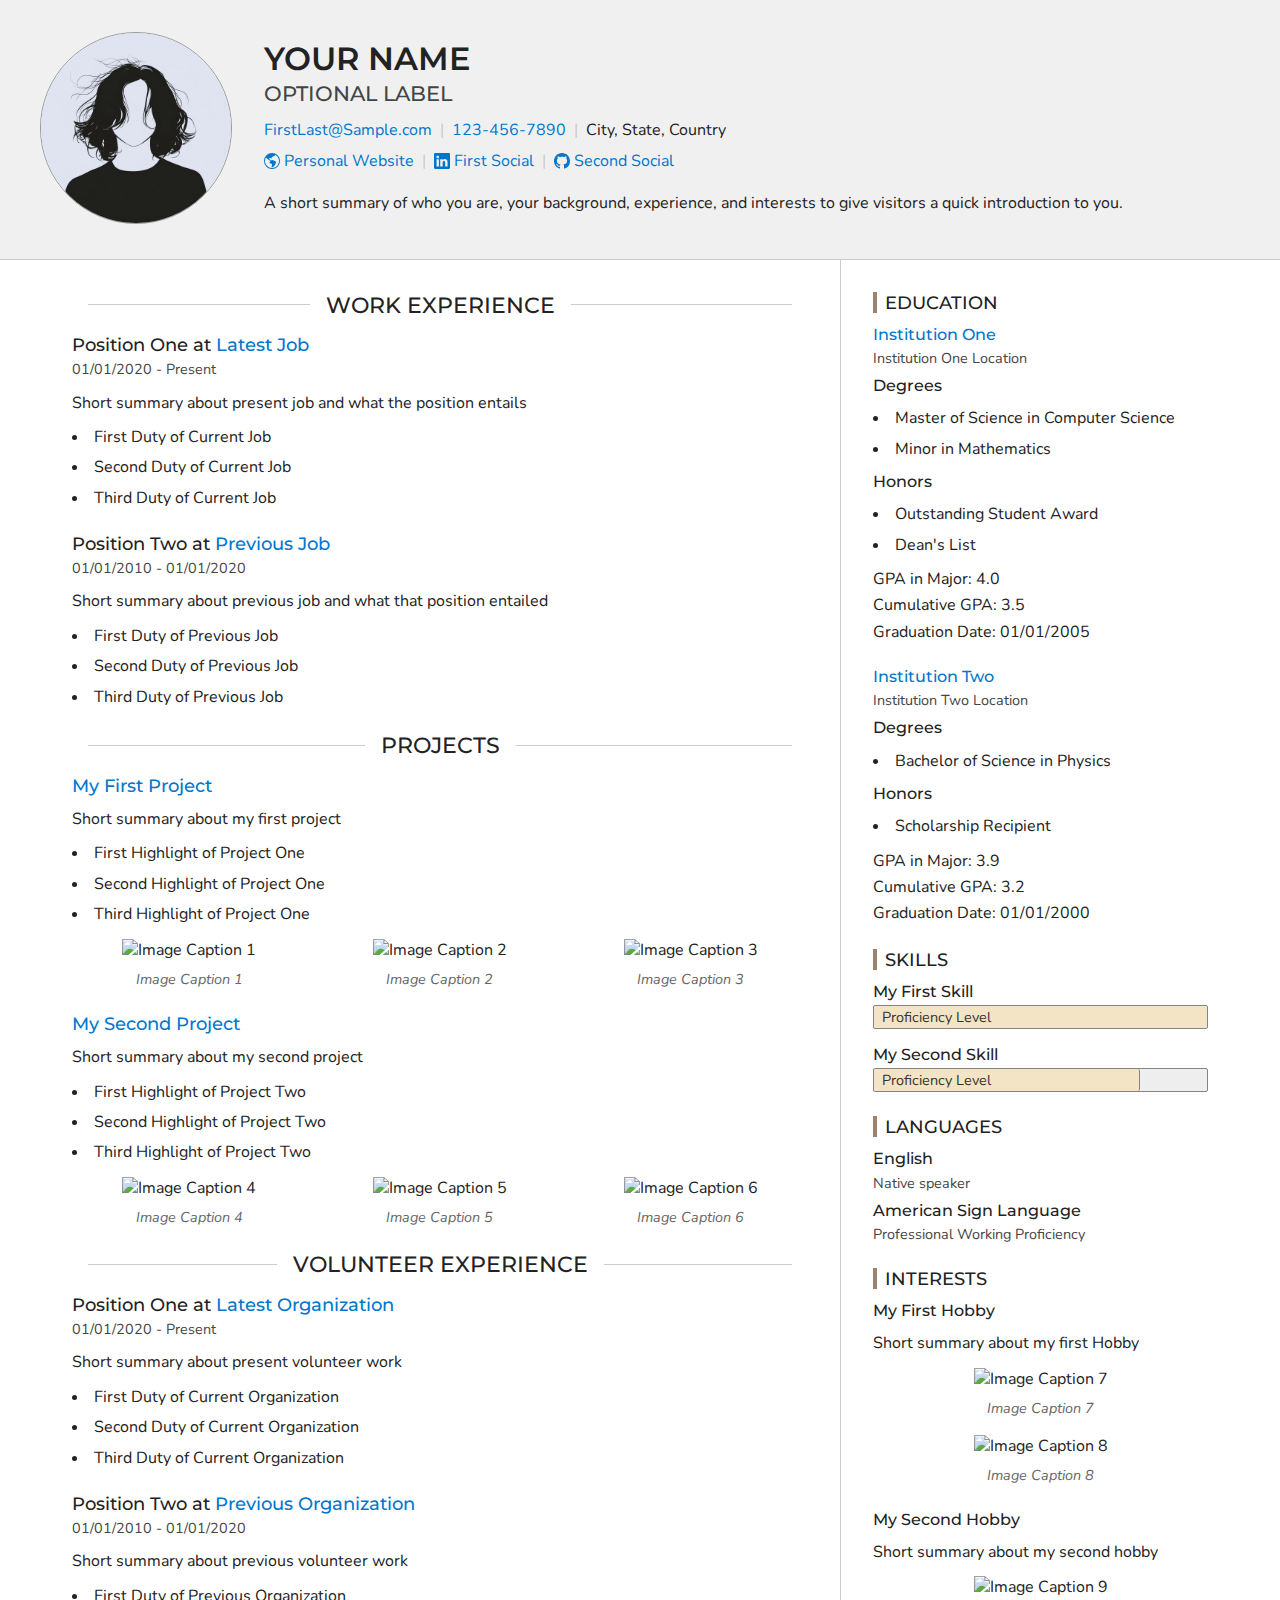
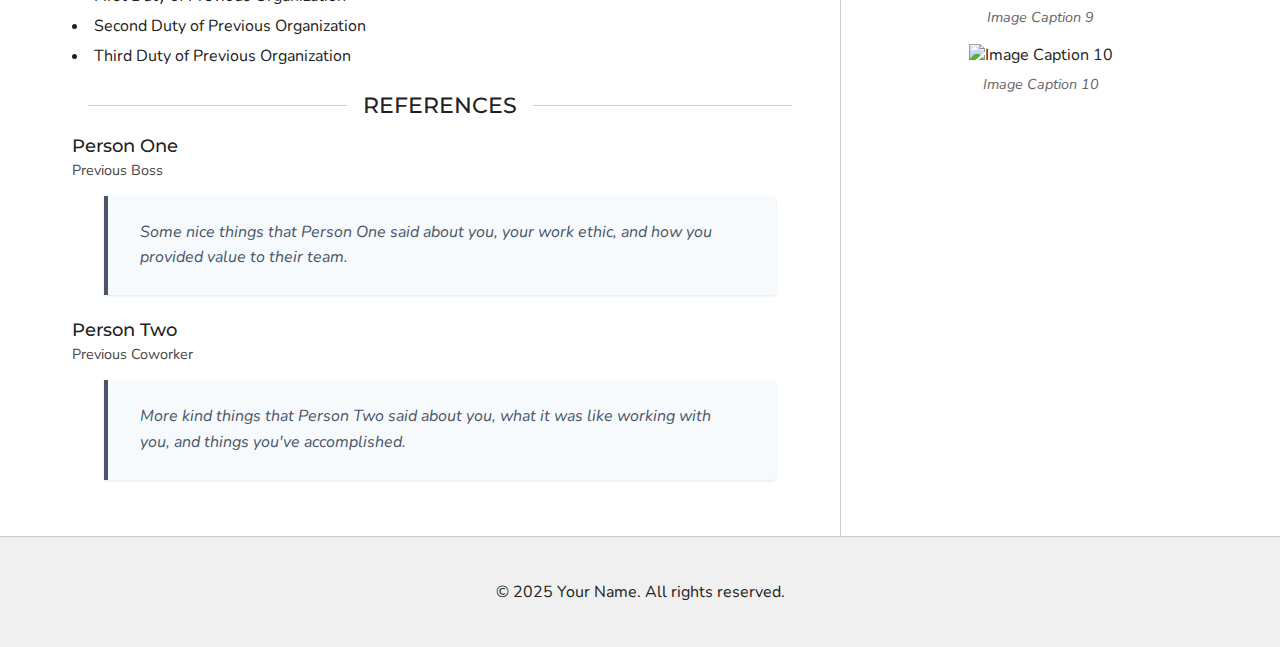
==== commit cda4fab4: "Add files via upload" ====
--- a/index.html
+++ b/index.html
@@ -1,554 +1,554 @@
-<!DOCTYPE html>
-<html lang="en">
-  <head>
-    <meta charset="utf-8">
-    <meta name="viewport" content="width=device-width, initial-scale=1">
-
-    <!-- Site Info -->
-    <title>Rushi Reddy Lambu - Portfolio</title>
-    <meta name="description" content="Rushi Reddy Lambu - I am an ML enthusiast pursuing my master&#39;s in Computer and Information Science and graduating in Spring 2025. Previously, I worked as a Software Engineer at Capgemini Technology Services India Limited. My interests include drawing and writing short stories.">
-    <meta name="author" content="Rushi Reddy Lambu">
-
-    <!-- Open Graph Tags: The title of the page for social media sharing. It can match the title tag or be more descriptive. -->
-    <meta property="og:title" content="Rushi Reddy Lambu">
-
-    <!-- Open Graph Tags: Typically set to "website" for static sites or "article" for content-heavy pages. -->
-    <meta property="og:type" content="website">
-
-    <!-- Open Graph Tags: The URL of the page, used to ensure link previews resolve to the correct page. -->
-    <meta property="og:url" content="127.0.0.1:5500/index.html">
-
-    <!-- Open Graph Tags: URL of an image that represents the page. Useful for link previews. -->
-    <meta property="og:image" content="127.0.0.1:5500/img/default-image.png">
-
-    <!-- Open Graph Tags: Provides an alternative text for the image to improve accessibility. -->
-    <meta property="og:image:alt" content="Rushi Reddy Lambu Profile Image">
-
-    <!-- Preconnect for Google Fonts -->
-    <link rel="preconnect" href="https://fonts.googleapis.com">
-    <link rel="preconnect" href="https://fonts.gstatic.com" crossorigin>
-
-    <!-- Custom Font -->
-    <link href="https://fonts.googleapis.com/css2?family=Montserrat:ital,wght@0,100..900;1,100..900&family=Nunito:ital,wght@0,200..1000;1,200..1000&display=swap"
-          rel="stylesheet">
-
-    <!-- Stylesheet -->
-    <link rel="stylesheet" href="css/modern_normalize.css" />
-    <link rel="stylesheet" href="css/html5bp.css">
-    <link rel="stylesheet" href="css/main.css">
-
-    <!-- Set a theme color that matches your website's primary color -->
-    <meta name="theme-color" content="#fafafa">
-
-    <!-- Favicon for all browsers -->
-    <link rel="icon" href="/favicon.ico" sizes="any">
-    <link rel="icon" href="/icon.svg" type="image/svg+xml">
-
-    <!-- Apple touch icon for iOS devices -->
-    <link rel="apple-touch-icon" sizes="180x180" href="/icon.png">
-
-    <!-- Web app manifest for Progressive Web Apps -->
-    <link rel="manifest" href="/site.webmanifest">
-
-    <!-- Content Security Policy: Uncomment to enhance security by restricting where content can be loaded from (useful for preventing certain attacks like XSS). Update if adding external sources (e.g., Google Fonts, Bootstrap CDN, analytics, etc). -->
-    <!-- <meta http-equiv="Content-Security-Policy" content=" default-src 'self'; script-src 'self' code.jquery.com; style-src 'self' fonts.googleapis.com; font-src fonts.gstatic.com; img-src 'self' images.examplecdn.com; "> -->
-  </head>
-
-  <body>
-    <header class="page-header">
-      <div class="container">
-        <div class="header-top flex-responsive">
-          
-            <img class="header-image"
-                 width="256"
-                 height="256"
-                 src="img/default-image.png"
-                 alt="Rushi Reddy Lambu Profile Image" />
-          
-          <div class="header-info">
-            <h1>Rushi Reddy Lambu</h1>
-            <h2 class="header-label">Optional Label</h2>
-            
-              <address>
-                <ul class="inline-list flex-responsive">
-                  
-                    <li>
-                      <a href="mailto:rushireddylambu9@gmail.com">rushireddylambu9@gmail.com</a>
-                    </li>
-                  
-                  
-                    <li>
-                      <a href="tel:++1 9408439322">+1 9408439322</a>
-                    </li>
-                  
-                  <li>Denton, Texas, USA</li>
-                </ul>
-              </address>
-            
-            
-              <ul class="inline-list flex-responsive">
-                
-                  <li>
-                    <a href="https://sample.com"
-                       rel="noopener noreferrer"
-                       aria-label="Personal Website"
-                       class="link-with-icon">
-                      <svg aria-hidden="true"
-     xmlns="http://www.w3.org/2000/svg"
-     role="img"
-     width="16"
-     height="16"
-     fill="currentColor"
-     class="bi bi-globe-americas"
-     viewBox="0 0 16 16">
-  <path d="M8 0a8 8 0 1 0 0 16A8 8 0 0 0 8 0M2.04 4.326c.325 1.329 2.532 2.54 3.717 3.19.48.263.793.434.743.484q-.121.12-.242.234c-.416.396-.787.749-.758 1.266.035.634.618.824 1.214 1.017.577.188 1.168.38 1.286.983.082.417-.075.988-.22 1.52-.215.782-.406 1.48.22 1.48 1.5-.5 3.798-3.186 4-5 .138-1.243-2-2-3.5-2.5-.478-.16-.755.081-.99.284-.172.15-.322.279-.51.216-.445-.148-2.5-2-1.5-2.5.78-.39.952-.171 1.227.182.078.099.163.208.273.318.609.304.662-.132.723-.633.039-.322.081-.671.277-.867.434-.434 1.265-.791 2.028-1.12.712-.306 1.365-.587 1.579-.88A7 7 0 1 1 2.04 4.327Z" />
-</svg>
-
-                      Personal Website
-                    </a>
-                  </li>
-                
-                  <li>
-                    <a href="https://www.linkedin.com/in/rushi-reddy-lambu/"
-                       rel="noopener noreferrer"
-                       aria-label="First Social"
-                       class="link-with-icon">
-                      <svg aria-hidden="true"
-     xmlns="http://www.w3.org/2000/svg"
-     role="img"
-     width="16"
-     height="16"
-     fill="currentColor"
-     class="bi bi-linkedin"
-     viewBox="0 0 16 16">
-  <path d="M0 1.146C0 .513.526 0 1.175 0h13.65C15.474 0 16 .513 16 1.146v13.708c0 .633-.526 1.146-1.175 1.146H1.175C.526 16 0 15.487 0 14.854zm4.943 12.248V6.169H2.542v7.225zm-1.2-8.212c.837 0 1.358-.554 1.358-1.248-.015-.709-.52-1.248-1.342-1.248S2.4 3.226 2.4 3.934c0 .694.521 1.248 1.327 1.248zm4.908 8.212V9.359c0-.216.016-.432.08-.586.173-.431.568-.878 1.232-.878.869 0 1.216.662 1.216 1.634v3.865h2.401V9.25c0-2.22-1.184-3.252-2.764-3.252-1.274 0-1.845.7-2.165 1.193v.025h-.016l.016-.025V6.169h-2.4c.03.678 0 7.225 0 7.225z" />
-</svg>
-
-                      First Social
-                    </a>
-                  </li>
-                
-                  <li>
-                    <a href="https://github.com/rushireddylambu"
-                       rel="noopener noreferrer"
-                       aria-label="Second Social"
-                       class="link-with-icon">
-                      <svg aria-hidden="true"
-     xmlns="http://www.w3.org/2000/svg"
-     role="img"
-     width="16"
-     height="16"
-     fill="currentColor"
-     class="bi bi-github"
-     viewBox="0 0 16 16">
-  <path d="M8 0C3.58 0 0 3.58 0 8c0 3.54 2.29 6.53 5.47 7.59.4.07.55-.17.55-.38 0-.19-.01-.82-.01-1.49-2.01.37-2.53-.49-2.69-.94-.09-.23-.48-.94-.82-1.13-.28-.15-.68-.52-.01-.53.63-.01 1.08.58 1.23.82.72 1.21 1.87.87 2.33.66.07-.52.28-.87.51-1.07-1.78-.2-3.64-.89-3.64-3.95 0-.87.31-1.59.82-2.15-.08-.2-.36-1.02.08-2.12 0 0 .67-.21 2.2.82.64-.18 1.32-.27 2-.27s1.36.09 2 .27c1.53-1.04 2.2-.82 2.2-.82.44 1.1.16 1.92.08 2.12.51.56.82 1.27.82 2.15 0 3.07-1.87 3.75-3.65 3.95.29.25.54.73.54 1.48 0 1.07-.01 1.93-.01 2.2 0 .21.15.46.55.38A8.01 8.01 0 0 0 16 8c0-4.42-3.58-8-8-8" />
-</svg>
-
-                      Second Social
-                    </a>
-                  </li>
-                
-              </ul>
-            
-            <p class="header-summary">I am an ML enthusiast pursuing my master&#39;s in Computer and Information Science and graduating in Spring 2025. Previously, I worked as a Software Engineer at Capgemini Technology Services India Limited. My interests include drawing and writing short stories.</p>
-          </div>
-        </div>
-      </div>
-    </header>
-
-    <div class="page-content">
-      <div class="container">
-        <main>
-          
-            <section>
-              <h2 class="section-heading">Work Experience</h2>
-              
-                <section>
-                  <h3>
-                    
-                      Position One at <a href="https://sample.com">Latest Job</a>
-                    
-                  </h3>
-                  
-                    <p class="section-label">01/01/2020 - Present</p>
-                  
-                  <p>Short summary about present job and what the position entails</p>
-                  
-                    <ul>
-                      <li>First Duty of Current Job</li><li>Second Duty of Current Job</li><li>Third Duty of Current Job</li>
-                    </ul>
-                  
-                </section>
-              
-                <section>
-                  <h3>
-                    
-                      Position Two at <a href="https://sample.com">Previous Job</a>
-                    
-                  </h3>
-                  
-                    <p class="section-label">01/01/2010 - 01/01/2020</p>
-                  
-                  <p>Short summary about previous job and what that position entailed</p>
-                  
-                    <ul>
-                      <li>First Duty of Previous Job</li><li>Second Duty of Previous Job</li><li>Third Duty of Previous Job</li>
-                    </ul>
-                  
-                </section>
-              
-            </section>
-          
-
-          
-            <section>
-              <h2 class="section-heading">Projects</h2>
-              
-                <section>
-                  <h3>
-                    
-                      <a href="https://sample.com">My First Project</a>
-                    
-                  </h3>
-                  <p>Short summary about my first project</p>
-                  
-                    <ul>
-                      <li>First Highlight of Project One</li><li>Second Highlight of Project One</li><li>Third Highlight of Project One</li>
-                    </ul>
-                  
-                  
-                    <div class="gallery main-gallery">
-                      
-                        <figure>
-                          <img width="600"
-                               height="338"
-                               src="https://picsum.photos/600/338?random=1"
-                               alt="Image Caption 1">
-                          <figcaption>Image Caption 1</figcaption>
-                        </figure>
-                      
-                        <figure>
-                          <img width="600"
-                               height="338"
-                               src="https://picsum.photos/600/338?random=2"
-                               alt="Image Caption 2">
-                          <figcaption>Image Caption 2</figcaption>
-                        </figure>
-                      
-                        <figure>
-                          <img width="600"
-                               height="338"
-                               src="https://picsum.photos/600/338?random=3"
-                               alt="Image Caption 3">
-                          <figcaption>Image Caption 3</figcaption>
-                        </figure>
-                      
-                    </div>
-                  
-                </section>
-              
-                <section>
-                  <h3>
-                    
-                      <a href="https://sample.com">My Second Project</a>
-                    
-                  </h3>
-                  <p>Short summary about my second project</p>
-                  
-                    <ul>
-                      <li>First Highlight of Project Two</li><li>Second Highlight of Project Two</li><li>Third Highlight of Project Two</li>
-                    </ul>
-                  
-                  
-                    <div class="gallery main-gallery">
-                      
-                        <figure>
-                          <img width="600"
-                               height="338"
-                               src="https://picsum.photos/600/338?random=4"
-                               alt="Image Caption 4">
-                          <figcaption>Image Caption 4</figcaption>
-                        </figure>
-                      
-                        <figure>
-                          <img width="600"
-                               height="338"
-                               src="https://picsum.photos/600/338?random=5"
-                               alt="Image Caption 5">
-                          <figcaption>Image Caption 5</figcaption>
-                        </figure>
-                      
-                        <figure>
-                          <img width="600"
-                               height="338"
-                               src="https://picsum.photos/600/338?random=6"
-                               alt="Image Caption 6">
-                          <figcaption>Image Caption 6</figcaption>
-                        </figure>
-                      
-                    </div>
-                  
-                </section>
-              
-            </section>
-          
-
-          
-            <section>
-              <h2 class="section-heading">Volunteer Experience</h2>
-              
-                <section>
-                  <h3>
-                    
-                      Position One at <a href="https://sample.com">Latest Organization</a>
-                    
-                  </h3>
-                  
-                    <p class="section-label">01/01/2020 - Present</p>
-                  
-                  <p>Short summary about present volunteer work</p>
-                  
-                    <ul>
-                      <li>First Duty of Current Organization</li><li>Second Duty of Current Organization</li><li>Third Duty of Current Organization</li>
-                    </ul>
-                  
-                </section>
-              
-                <section>
-                  <h3>
-                    
-                      Position Two at <a href="https://sample.com">Previous Organization</a>
-                    
-                  </h3>
-                  
-                    <p class="section-label">01/01/2010 - 01/01/2020</p>
-                  
-                  <p>Short summary about previous volunteer work</p>
-                  
-                    <ul>
-                      <li>First Duty of Previous Organization</li><li>Second Duty of Previous Organization</li><li>Third Duty of Previous Organization</li>
-                    </ul>
-                  
-                </section>
-              
-            </section>
-          
-
-          
-            <section>
-              <h2 class="section-heading">References</h2>
-              
-                <section>
-                  <h3>Person One</h3>
-                  <p class="section-label">Previous Boss</p>
-                  
-                    <blockquote>
-                      Some nice things that Person One said about you, your work ethic, and how you provided value to their team.
-                    </blockquote>
-                  
-                </section>
-              
-                <section>
-                  <h3>Person Two</h3>
-                  <p class="section-label">Previous Coworker</p>
-                  
-                    <blockquote>
-                      More kind things that Person Two said about you, what it was like working with you, and things you&#39;ve accomplished.
-                    </blockquote>
-                  
-                </section>
-              
-            </section>
-          
-        </main>
-
-        <!-- Sidebar Section -->
-        <aside>
-          
-            <section>
-              <h2 class="section-heading">Education</h2>
-              
-                <section>
-                  <h3>
-                    
-                      <a href="https://sample.com">Institution One</a>
-                    
-                  </h3>
-                  <p class="section-label">Institution One Location</p>
-                  
-                    <h4>Degrees</h4>
-                    <ul>
-                      <li>Master of Science in Computer Science</li><li>Minor in Mathematics</li>
-                    </ul>
-                  
-                  
-                    <h4>Honors</h4>
-                    <ul>
-                      <li>Outstanding Student Award</li><li>Dean&#39;s List</li>
-                    </ul>
-                  
-                  
-                    <p>
-                      <span class="block">GPA in Major: 4.0</span>
-                      <span class="block">Cumulative GPA: 3.5</span>
-                      <span class="block">Graduation Date: 01/01/2005</span>
-                    </p>
-                  
-                </section>
-              
-                <section>
-                  <h3>
-                    
-                      <a href="https://sample.com">Institution Two</a>
-                    
-                  </h3>
-                  <p class="section-label">Institution Two Location</p>
-                  
-                    <h4>Degrees</h4>
-                    <ul>
-                      <li>Bachelor of Science in Physics</li>
-                    </ul>
-                  
-                  
-                    <h4>Honors</h4>
-                    <ul>
-                      <li>Scholarship Recipient</li>
-                    </ul>
-                  
-                  
-                    <p>
-                      <span class="block">GPA in Major: 3.9</span>
-                      <span class="block">Cumulative GPA: 3.2</span>
-                      <span class="block">Graduation Date: 01/01/2000</span>
-                    </p>
-                  
-                </section>
-              
-            </section>
-          
-
-          
-            <section>
-              <h2 class="section-heading">Skills</h2>
-              <ul class="unstyled-list">
-                
-                  <li>
-                    <h3>My First Skill</h3>
-                    <div class="skill-bar">
-                      <div class="skill-bar-fill w-100"
-                           role="meter"
-                           aria-valuenow="100"
-                           aria-valuemin="0"
-                           aria-valuemax="100">
-                        <span class="skill-bar-label">Proficiency Level</span>
-                      </div>
-                    </div>
-                  </li>
-                
-                  <li>
-                    <h3>My Second Skill</h3>
-                    <div class="skill-bar">
-                      <div class="skill-bar-fill w-80"
-                           role="meter"
-                           aria-valuenow="80"
-                           aria-valuemin="0"
-                           aria-valuemax="100">
-                        <span class="skill-bar-label">Proficiency Level</span>
-                      </div>
-                    </div>
-                  </li>
-                
-              </ul>
-            </section>
-          
-
-          
-            <section>
-              <h2 class="section-heading">Languages</h2>
-              <ul class="unstyled-list">
-                
-                  <li>
-                    <h3>English</h3>
-                    <p class="section-label">Native speaker</p>
-                  </li>
-                
-                  <li>
-                    <h3>American Sign Language</h3>
-                    <p class="section-label">Professional Working Proficiency</p>
-                  </li>
-                
-              </ul>
-            </section>
-          
-
-          
-            <section>
-              <h2 class="section-heading">Interests</h2>
-              
-                <section>
-                  <h3>My First Hobby</h3>
-                  <p>Short summary about my first Hobby</p>
-                  
-                    <div class="gallery side-gallery">
-                      
-                        <figure>
-                          <img width="600"
-                               height="338"
-                               src="https://picsum.photos/600/338?random=7"
-                               alt="Image Caption 7">
-                          <figcaption>Image Caption 7</figcaption>
-                        </figure>
-                      
-                        <figure>
-                          <img width="600"
-                               height="338"
-                               src="https://picsum.photos/600/338?random=8"
-                               alt="Image Caption 8">
-                          <figcaption>Image Caption 8</figcaption>
-                        </figure>
-                      
-                    </div>
-                  
-                </section>
-              
-                <section>
-                  <h3>My Second Hobby</h3>
-                  <p>Short summary about my second hobby</p>
-                  
-                    <div class="gallery side-gallery">
-                      
-                        <figure>
-                          <img width="600"
-                               height="338"
-                               src="https://picsum.photos/600/338?random=9"
-                               alt="Image Caption 9">
-                          <figcaption>Image Caption 9</figcaption>
-                        </figure>
-                      
-                        <figure>
-                          <img width="600"
-                               height="338"
-                               src="https://picsum.photos/600/338?random=10"
-                               alt="Image Caption 10">
-                          <figcaption>Image Caption 10</figcaption>
-                        </figure>
-                      
-                    </div>
-                  
-                </section>
-              
-            </section>
-          
-        </aside>
-      </div>
-    </div>
-
-    <footer class="page-footer">
-      <div class="container">
-        <p>© 2025 Rushi Reddy Lambu. All rights reserved.</p>
-      </div>
-    </footer>
-
-    <script src="js/app.js"></script>
-  </body>
+<!DOCTYPE html>
+<html lang="en">
+  <head>
+    <meta charset="utf-8">
+    <meta name="viewport" content="width=device-width, initial-scale=1">
+
+    <!-- Site Info -->
+    <title>Your Name - Portfolio</title>
+    <meta name="description" content="Your Name - A short summary of who you are, your background, experience, and interests to give visitors a quick introduction to you.">
+    <meta name="author" content="Your Name">
+
+    <!-- Open Graph Tags: The title of the page for social media sharing. It can match the title tag or be more descriptive. -->
+    <meta property="og:title" content="Your Name">
+
+    <!-- Open Graph Tags: Typically set to "website" for static sites or "article" for content-heavy pages. -->
+    <meta property="og:type" content="website">
+
+    <!-- Open Graph Tags: The URL of the page, used to ensure link previews resolve to the correct page. -->
+    <meta property="og:url" content="127.0.0.1:5500/index.html">
+
+    <!-- Open Graph Tags: URL of an image that represents the page. Useful for link previews. -->
+    <meta property="og:image" content="127.0.0.1:5500/img/default-image.png">
+
+    <!-- Open Graph Tags: Provides an alternative text for the image to improve accessibility. -->
+    <meta property="og:image:alt" content="Your Name Profile Image">
+
+    <!-- Preconnect for Google Fonts -->
+    <link rel="preconnect" href="https://fonts.googleapis.com">
+    <link rel="preconnect" href="https://fonts.gstatic.com" crossorigin>
+
+    <!-- Custom Font -->
+    <link href="https://fonts.googleapis.com/css2?family=Montserrat:ital,wght@0,100..900;1,100..900&family=Nunito:ital,wght@0,200..1000;1,200..1000&display=swap"
+          rel="stylesheet">
+
+    <!-- Stylesheet -->
+    <link rel="stylesheet" href="css/modern_normalize.css" />
+    <link rel="stylesheet" href="css/html5bp.css">
+    <link rel="stylesheet" href="css/main.css">
+
+    <!-- Set a theme color that matches your website's primary color -->
+    <meta name="theme-color" content="#fafafa">
+
+    <!-- Favicon for all browsers -->
+    <link rel="icon" href="/favicon.ico" sizes="any">
+    <link rel="icon" href="/icon.svg" type="image/svg+xml">
+
+    <!-- Apple touch icon for iOS devices -->
+    <link rel="apple-touch-icon" sizes="180x180" href="/icon.png">
+
+    <!-- Web app manifest for Progressive Web Apps -->
+    <link rel="manifest" href="/site.webmanifest">
+
+    <!-- Content Security Policy: Uncomment to enhance security by restricting where content can be loaded from (useful for preventing certain attacks like XSS). Update if adding external sources (e.g., Google Fonts, Bootstrap CDN, analytics, etc). -->
+    <!-- <meta http-equiv="Content-Security-Policy" content=" default-src 'self'; script-src 'self' code.jquery.com; style-src 'self' fonts.googleapis.com; font-src fonts.gstatic.com; img-src 'self' images.examplecdn.com; "> -->
+  </head>
+
+  <body>
+    <header class="page-header">
+      <div class="container">
+        <div class="header-top flex-responsive">
+          
+            <img class="header-image"
+                 width="256"
+                 height="256"
+                 src="img/default-image.png"
+                 alt="Your Name Profile Image" />
+          
+          <div class="header-info">
+            <h1>Your Name</h1>
+            <h2 class="header-label">Optional Label</h2>
+            
+              <address>
+                <ul class="inline-list flex-responsive">
+                  
+                    <li>
+                      <a href="mailto:FirstLast@Sample.com">FirstLast@Sample.com</a>
+                    </li>
+                  
+                  
+                    <li>
+                      <a href="tel:+1234567890">123-456-7890</a>
+                    </li>
+                  
+                  <li>City, State, Country</li>
+                </ul>
+              </address>
+            
+            
+              <ul class="inline-list flex-responsive">
+                
+                  <li>
+                    <a href="https://sample.com"
+                       rel="noopener noreferrer"
+                       aria-label="Personal Website"
+                       class="link-with-icon">
+                      <svg aria-hidden="true"
+     xmlns="http://www.w3.org/2000/svg"
+     role="img"
+     width="16"
+     height="16"
+     fill="currentColor"
+     class="bi bi-globe-americas"
+     viewBox="0 0 16 16">
+  <path d="M8 0a8 8 0 1 0 0 16A8 8 0 0 0 8 0M2.04 4.326c.325 1.329 2.532 2.54 3.717 3.19.48.263.793.434.743.484q-.121.12-.242.234c-.416.396-.787.749-.758 1.266.035.634.618.824 1.214 1.017.577.188 1.168.38 1.286.983.082.417-.075.988-.22 1.52-.215.782-.406 1.48.22 1.48 1.5-.5 3.798-3.186 4-5 .138-1.243-2-2-3.5-2.5-.478-.16-.755.081-.99.284-.172.15-.322.279-.51.216-.445-.148-2.5-2-1.5-2.5.78-.39.952-.171 1.227.182.078.099.163.208.273.318.609.304.662-.132.723-.633.039-.322.081-.671.277-.867.434-.434 1.265-.791 2.028-1.12.712-.306 1.365-.587 1.579-.88A7 7 0 1 1 2.04 4.327Z" />
+</svg>
+
+                      Personal Website
+                    </a>
+                  </li>
+                
+                  <li>
+                    <a href="https://sample.com"
+                       rel="noopener noreferrer"
+                       aria-label="First Social"
+                       class="link-with-icon">
+                      <svg aria-hidden="true"
+     xmlns="http://www.w3.org/2000/svg"
+     role="img"
+     width="16"
+     height="16"
+     fill="currentColor"
+     class="bi bi-linkedin"
+     viewBox="0 0 16 16">
+  <path d="M0 1.146C0 .513.526 0 1.175 0h13.65C15.474 0 16 .513 16 1.146v13.708c0 .633-.526 1.146-1.175 1.146H1.175C.526 16 0 15.487 0 14.854zm4.943 12.248V6.169H2.542v7.225zm-1.2-8.212c.837 0 1.358-.554 1.358-1.248-.015-.709-.52-1.248-1.342-1.248S2.4 3.226 2.4 3.934c0 .694.521 1.248 1.327 1.248zm4.908 8.212V9.359c0-.216.016-.432.08-.586.173-.431.568-.878 1.232-.878.869 0 1.216.662 1.216 1.634v3.865h2.401V9.25c0-2.22-1.184-3.252-2.764-3.252-1.274 0-1.845.7-2.165 1.193v.025h-.016l.016-.025V6.169h-2.4c.03.678 0 7.225 0 7.225z" />
+</svg>
+
+                      First Social
+                    </a>
+                  </li>
+                
+                  <li>
+                    <a href="https://sample.com"
+                       rel="noopener noreferrer"
+                       aria-label="Second Social"
+                       class="link-with-icon">
+                      <svg aria-hidden="true"
+     xmlns="http://www.w3.org/2000/svg"
+     role="img"
+     width="16"
+     height="16"
+     fill="currentColor"
+     class="bi bi-github"
+     viewBox="0 0 16 16">
+  <path d="M8 0C3.58 0 0 3.58 0 8c0 3.54 2.29 6.53 5.47 7.59.4.07.55-.17.55-.38 0-.19-.01-.82-.01-1.49-2.01.37-2.53-.49-2.69-.94-.09-.23-.48-.94-.82-1.13-.28-.15-.68-.52-.01-.53.63-.01 1.08.58 1.23.82.72 1.21 1.87.87 2.33.66.07-.52.28-.87.51-1.07-1.78-.2-3.64-.89-3.64-3.95 0-.87.31-1.59.82-2.15-.08-.2-.36-1.02.08-2.12 0 0 .67-.21 2.2.82.64-.18 1.32-.27 2-.27s1.36.09 2 .27c1.53-1.04 2.2-.82 2.2-.82.44 1.1.16 1.92.08 2.12.51.56.82 1.27.82 2.15 0 3.07-1.87 3.75-3.65 3.95.29.25.54.73.54 1.48 0 1.07-.01 1.93-.01 2.2 0 .21.15.46.55.38A8.01 8.01 0 0 0 16 8c0-4.42-3.58-8-8-8" />
+</svg>
+
+                      Second Social
+                    </a>
+                  </li>
+                
+              </ul>
+            
+            <p class="header-summary">A short summary of who you are, your background, experience, and interests to give visitors a quick introduction to you.</p>
+          </div>
+        </div>
+      </div>
+    </header>
+
+    <div class="page-content">
+      <div class="container">
+        <main>
+          
+            <section>
+              <h2 class="section-heading">Work Experience</h2>
+              
+                <section>
+                  <h3>
+                    
+                      Position One at <a href="https://sample.com">Latest Job</a>
+                    
+                  </h3>
+                  
+                    <p class="section-label">01/01/2020 - Present</p>
+                  
+                  <p>Short summary about present job and what the position entails</p>
+                  
+                    <ul>
+                      <li>First Duty of Current Job</li><li>Second Duty of Current Job</li><li>Third Duty of Current Job</li>
+                    </ul>
+                  
+                </section>
+              
+                <section>
+                  <h3>
+                    
+                      Position Two at <a href="https://sample.com">Previous Job</a>
+                    
+                  </h3>
+                  
+                    <p class="section-label">01/01/2010 - 01/01/2020</p>
+                  
+                  <p>Short summary about previous job and what that position entailed</p>
+                  
+                    <ul>
+                      <li>First Duty of Previous Job</li><li>Second Duty of Previous Job</li><li>Third Duty of Previous Job</li>
+                    </ul>
+                  
+                </section>
+              
+            </section>
+          
+
+          
+            <section>
+              <h2 class="section-heading">Projects</h2>
+              
+                <section>
+                  <h3>
+                    
+                      <a href="https://sample.com">My First Project</a>
+                    
+                  </h3>
+                  <p>Short summary about my first project</p>
+                  
+                    <ul>
+                      <li>First Highlight of Project One</li><li>Second Highlight of Project One</li><li>Third Highlight of Project One</li>
+                    </ul>
+                  
+                  
+                    <div class="gallery main-gallery">
+                      
+                        <figure>
+                          <img width="600"
+                               height="338"
+                               src="https://picsum.photos/600/338?random=1"
+                               alt="Image Caption 1">
+                          <figcaption>Image Caption 1</figcaption>
+                        </figure>
+                      
+                        <figure>
+                          <img width="600"
+                               height="338"
+                               src="https://picsum.photos/600/338?random=2"
+                               alt="Image Caption 2">
+                          <figcaption>Image Caption 2</figcaption>
+                        </figure>
+                      
+                        <figure>
+                          <img width="600"
+                               height="338"
+                               src="https://picsum.photos/600/338?random=3"
+                               alt="Image Caption 3">
+                          <figcaption>Image Caption 3</figcaption>
+                        </figure>
+                      
+                    </div>
+                  
+                </section>
+              
+                <section>
+                  <h3>
+                    
+                      <a href="https://sample.com">My Second Project</a>
+                    
+                  </h3>
+                  <p>Short summary about my second project</p>
+                  
+                    <ul>
+                      <li>First Highlight of Project Two</li><li>Second Highlight of Project Two</li><li>Third Highlight of Project Two</li>
+                    </ul>
+                  
+                  
+                    <div class="gallery main-gallery">
+                      
+                        <figure>
+                          <img width="600"
+                               height="338"
+                               src="https://picsum.photos/600/338?random=4"
+                               alt="Image Caption 4">
+                          <figcaption>Image Caption 4</figcaption>
+                        </figure>
+                      
+                        <figure>
+                          <img width="600"
+                               height="338"
+                               src="https://picsum.photos/600/338?random=5"
+                               alt="Image Caption 5">
+                          <figcaption>Image Caption 5</figcaption>
+                        </figure>
+                      
+                        <figure>
+                          <img width="600"
+                               height="338"
+                               src="https://picsum.photos/600/338?random=6"
+                               alt="Image Caption 6">
+                          <figcaption>Image Caption 6</figcaption>
+                        </figure>
+                      
+                    </div>
+                  
+                </section>
+              
+            </section>
+          
+
+          
+            <section>
+              <h2 class="section-heading">Volunteer Experience</h2>
+              
+                <section>
+                  <h3>
+                    
+                      Position One at <a href="https://sample.com">Latest Organization</a>
+                    
+                  </h3>
+                  
+                    <p class="section-label">01/01/2020 - Present</p>
+                  
+                  <p>Short summary about present volunteer work</p>
+                  
+                    <ul>
+                      <li>First Duty of Current Organization</li><li>Second Duty of Current Organization</li><li>Third Duty of Current Organization</li>
+                    </ul>
+                  
+                </section>
+              
+                <section>
+                  <h3>
+                    
+                      Position Two at <a href="https://sample.com">Previous Organization</a>
+                    
+                  </h3>
+                  
+                    <p class="section-label">01/01/2010 - 01/01/2020</p>
+                  
+                  <p>Short summary about previous volunteer work</p>
+                  
+                    <ul>
+                      <li>First Duty of Previous Organization</li><li>Second Duty of Previous Organization</li><li>Third Duty of Previous Organization</li>
+                    </ul>
+                  
+                </section>
+              
+            </section>
+          
+
+          
+            <section>
+              <h2 class="section-heading">References</h2>
+              
+                <section>
+                  <h3>Person One</h3>
+                  <p class="section-label">Previous Boss</p>
+                  
+                    <blockquote>
+                      Some nice things that Person One said about you, your work ethic, and how you provided value to their team.
+                    </blockquote>
+                  
+                </section>
+              
+                <section>
+                  <h3>Person Two</h3>
+                  <p class="section-label">Previous Coworker</p>
+                  
+                    <blockquote>
+                      More kind things that Person Two said about you, what it was like working with you, and things you&#39;ve accomplished.
+                    </blockquote>
+                  
+                </section>
+              
+            </section>
+          
+        </main>
+
+        <!-- Sidebar Section -->
+        <aside>
+          
+            <section>
+              <h2 class="section-heading">Education</h2>
+              
+                <section>
+                  <h3>
+                    
+                      <a href="https://sample.com">Institution One</a>
+                    
+                  </h3>
+                  <p class="section-label">Institution One Location</p>
+                  
+                    <h4>Degrees</h4>
+                    <ul>
+                      <li>Master of Science in Computer Science</li><li>Minor in Mathematics</li>
+                    </ul>
+                  
+                  
+                    <h4>Honors</h4>
+                    <ul>
+                      <li>Outstanding Student Award</li><li>Dean&#39;s List</li>
+                    </ul>
+                  
+                  
+                    <p>
+                      <span class="block">GPA in Major: 4.0</span>
+                      <span class="block">Cumulative GPA: 3.5</span>
+                      <span class="block">Graduation Date: 01/01/2005</span>
+                    </p>
+                  
+                </section>
+              
+                <section>
+                  <h3>
+                    
+                      <a href="https://sample.com">Institution Two</a>
+                    
+                  </h3>
+                  <p class="section-label">Institution Two Location</p>
+                  
+                    <h4>Degrees</h4>
+                    <ul>
+                      <li>Bachelor of Science in Physics</li>
+                    </ul>
+                  
+                  
+                    <h4>Honors</h4>
+                    <ul>
+                      <li>Scholarship Recipient</li>
+                    </ul>
+                  
+                  
+                    <p>
+                      <span class="block">GPA in Major: 3.9</span>
+                      <span class="block">Cumulative GPA: 3.2</span>
+                      <span class="block">Graduation Date: 01/01/2000</span>
+                    </p>
+                  
+                </section>
+              
+            </section>
+          
+
+          
+            <section>
+              <h2 class="section-heading">Skills</h2>
+              <ul class="unstyled-list">
+                
+                  <li>
+                    <h3>My First Skill</h3>
+                    <div class="skill-bar">
+                      <div class="skill-bar-fill w-100"
+                           role="meter"
+                           aria-valuenow="100"
+                           aria-valuemin="0"
+                           aria-valuemax="100">
+                        <span class="skill-bar-label">Proficiency Level</span>
+                      </div>
+                    </div>
+                  </li>
+                
+                  <li>
+                    <h3>My Second Skill</h3>
+                    <div class="skill-bar">
+                      <div class="skill-bar-fill w-80"
+                           role="meter"
+                           aria-valuenow="80"
+                           aria-valuemin="0"
+                           aria-valuemax="100">
+                        <span class="skill-bar-label">Proficiency Level</span>
+                      </div>
+                    </div>
+                  </li>
+                
+              </ul>
+            </section>
+          
+
+          
+            <section>
+              <h2 class="section-heading">Languages</h2>
+              <ul class="unstyled-list">
+                
+                  <li>
+                    <h3>English</h3>
+                    <p class="section-label">Native speaker</p>
+                  </li>
+                
+                  <li>
+                    <h3>American Sign Language</h3>
+                    <p class="section-label">Professional Working Proficiency</p>
+                  </li>
+                
+              </ul>
+            </section>
+          
+
+          
+            <section>
+              <h2 class="section-heading">Interests</h2>
+              
+                <section>
+                  <h3>My First Hobby</h3>
+                  <p>Short summary about my first Hobby</p>
+                  
+                    <div class="gallery side-gallery">
+                      
+                        <figure>
+                          <img width="600"
+                               height="338"
+                               src="https://picsum.photos/600/338?random=7"
+                               alt="Image Caption 7">
+                          <figcaption>Image Caption 7</figcaption>
+                        </figure>
+                      
+                        <figure>
+                          <img width="600"
+                               height="338"
+                               src="https://picsum.photos/600/338?random=8"
+                               alt="Image Caption 8">
+                          <figcaption>Image Caption 8</figcaption>
+                        </figure>
+                      
+                    </div>
+                  
+                </section>
+              
+                <section>
+                  <h3>My Second Hobby</h3>
+                  <p>Short summary about my second hobby</p>
+                  
+                    <div class="gallery side-gallery">
+                      
+                        <figure>
+                          <img width="600"
+                               height="338"
+                               src="https://picsum.photos/600/338?random=9"
+                               alt="Image Caption 9">
+                          <figcaption>Image Caption 9</figcaption>
+                        </figure>
+                      
+                        <figure>
+                          <img width="600"
+                               height="338"
+                               src="https://picsum.photos/600/338?random=10"
+                               alt="Image Caption 10">
+                          <figcaption>Image Caption 10</figcaption>
+                        </figure>
+                      
+                    </div>
+                  
+                </section>
+              
+            </section>
+          
+        </aside>
+      </div>
+    </div>
+
+    <footer class="page-footer">
+      <div class="container">
+        <p>© 2025 Your Name. All rights reserved.</p>
+      </div>
+    </footer>
+
+    <script src="js/app.js"></script>
+  </body>
 </html>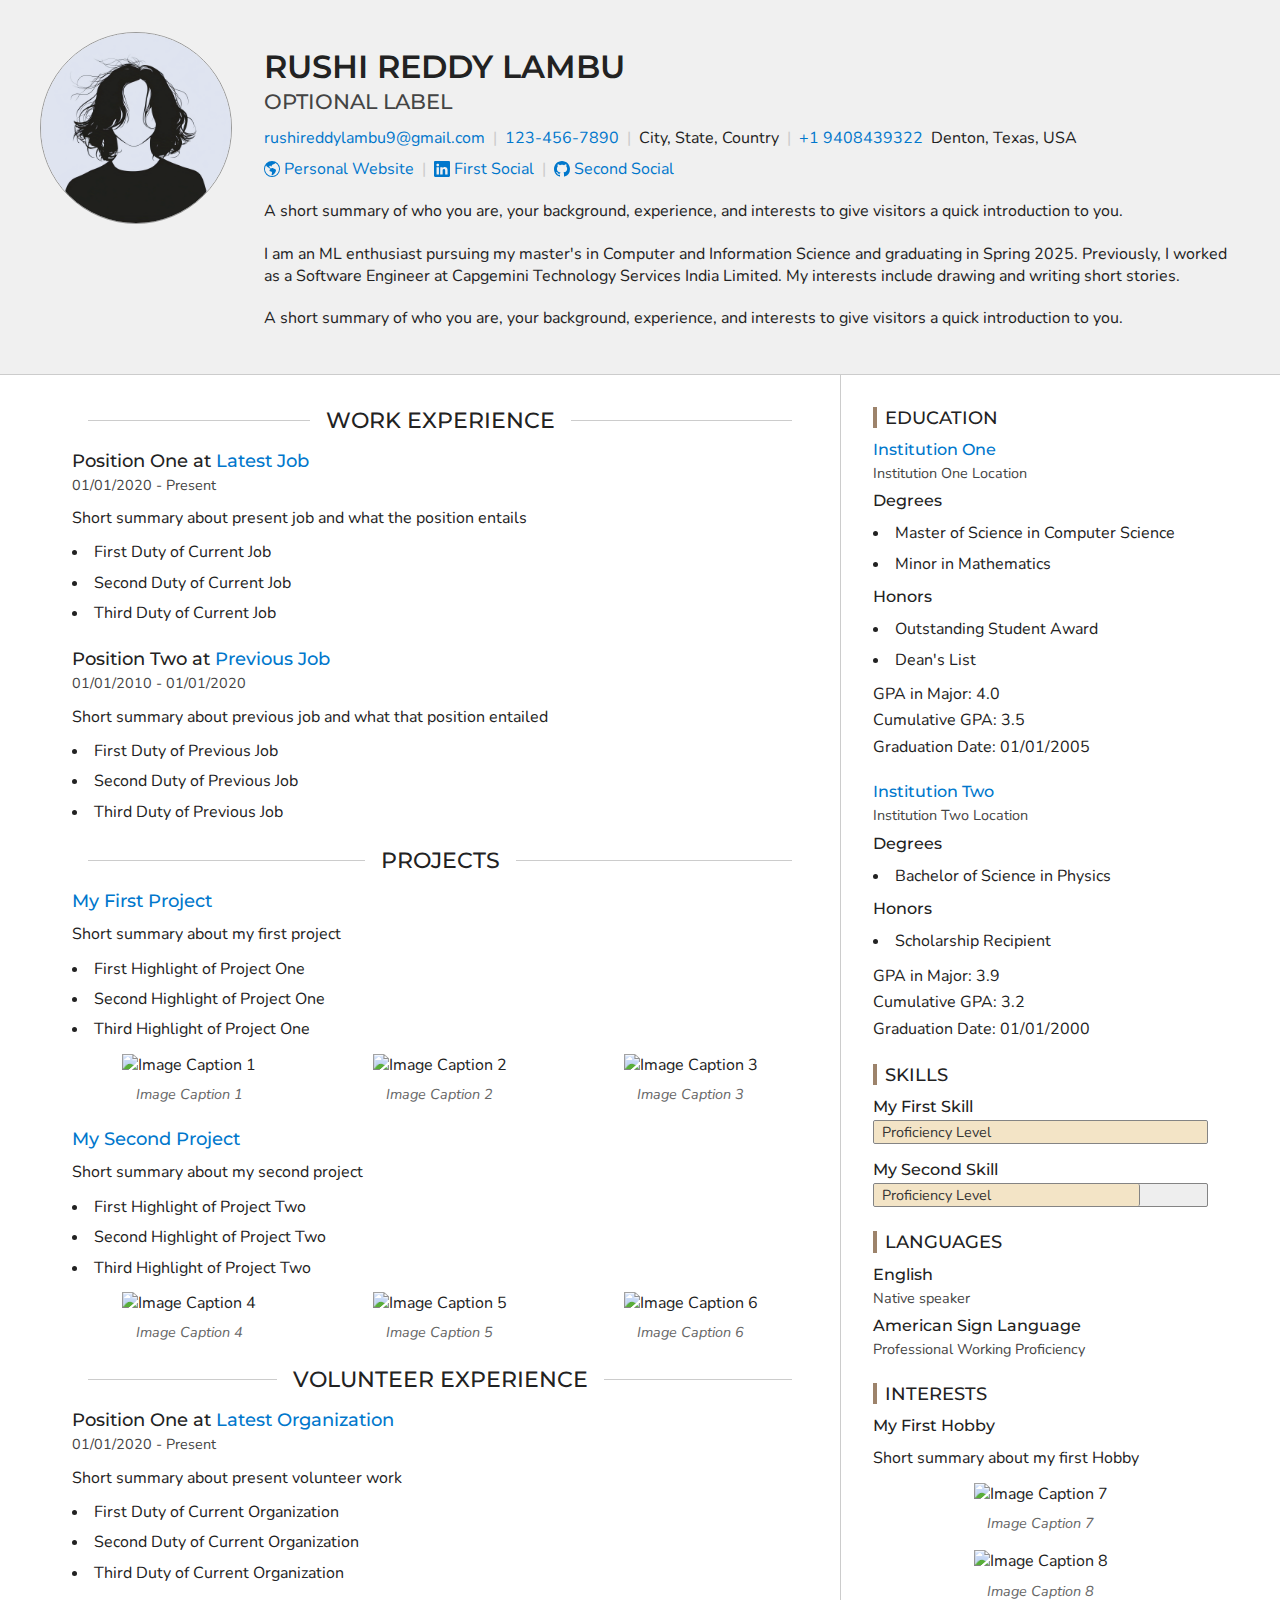
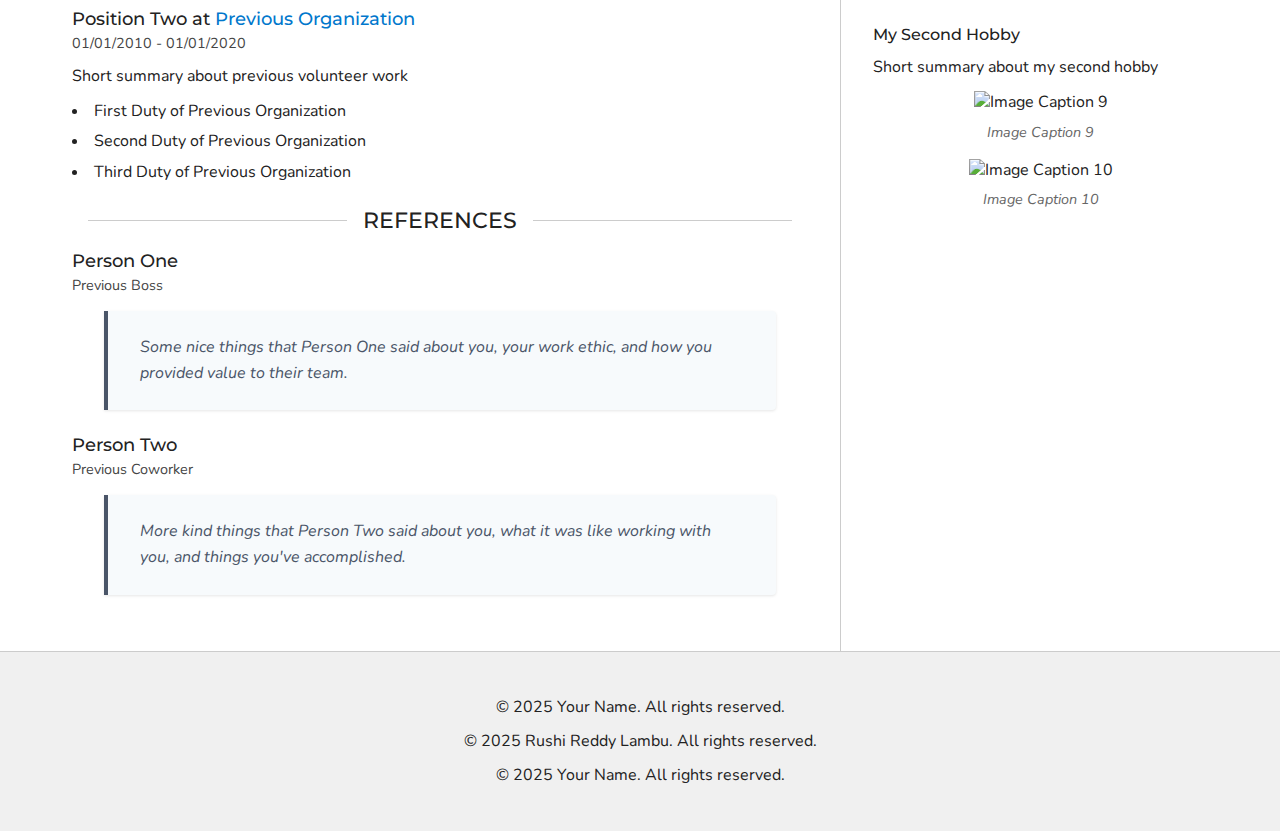
==== commit 49a42887: "initial commit" ====
--- a/index.html
+++ b/index.html
@@ -5,6 +5,7 @@
     <meta name="viewport" content="width=device-width, initial-scale=1">
 
     <!-- Site Info -->
+
     <title>Your Name - Portfolio</title>
     <meta name="description" content="Your Name - A short summary of who you are, your background, experience, and interests to give visitors a quick introduction to you.">
     <meta name="author" content="Your Name">
@@ -12,6 +13,14 @@
     <!-- Open Graph Tags: The title of the page for social media sharing. It can match the title tag or be more descriptive. -->
     <meta property="og:title" content="Your Name">
 
+    <title>Rushi Reddy Lambu - Portfolio</title>
+    <meta name="description" content="Rushi Reddy Lambu - I am an ML enthusiast pursuing my master&#39;s in Computer and Information Science and graduating in Spring 2025. Previously, I worked as a Software Engineer at Capgemini Technology Services India Limited. My interests include drawing and writing short stories.">
+    <meta name="author" content="Rushi Reddy Lambu">
+
+    <!-- Open Graph Tags: The title of the page for social media sharing. It can match the title tag or be more descriptive. -->
+    <meta property="og:title" content="Rushi Reddy Lambu">
+
+
     <!-- Open Graph Tags: Typically set to "website" for static sites or "article" for content-heavy pages. -->
     <meta property="og:type" content="website">
 
@@ -22,6 +31,11 @@
     <meta property="og:image" content="127.0.0.1:5500/img/default-image.png">
 
     <!-- Open Graph Tags: Provides an alternative text for the image to improve accessibility. -->
+
+    <meta property="og:image:alt" content="Your Name Profile Image">
+
+    <meta property="og:image:alt" content="Rushi Reddy Lambu Profile Image">
+
     <meta property="og:image:alt" content="Your Name Profile Image">
 
     <!-- Preconnect for Google Fonts -->
@@ -66,22 +80,32 @@
                  alt="Your Name Profile Image" />
           
           <div class="header-info">
-            <h1>Your Name</h1>
+            
+          
+          <div class="header-info">
+            <h1>Rushi Reddy Lambu</h1>
             <h2 class="header-label">Optional Label</h2>
             
               <address>
                 <ul class="inline-list flex-responsive">
                   
                     <li>
-                      <a href="mailto:FirstLast@Sample.com">FirstLast@Sample.com</a>
+                      <a href="mailto:rushireddylambu9@gmail.com">rushireddylambu9@gmail.com</a>
                     </li>
                   
                   
                     <li>
+
                       <a href="tel:+1234567890">123-456-7890</a>
                     </li>
                   
                   <li>City, State, Country</li>
+
+                      <a href="tel:++1 9408439322">+1 9408439322</a>
+                    </li>
+                  
+                  <li>Denton, Texas, USA</li>
+
                 </ul>
               </address>
             
@@ -109,6 +133,12 @@
                   </li>
                 
                   <li>
+
+                    <a href="https://sample.com"/>
+
+                    <a href="https://www.linkedin.com/in/rushi-reddy-lambu/"/>
+
+
                     <a href="https://sample.com"
                        rel="noopener noreferrer"
                        aria-label="First Social"
@@ -121,7 +151,7 @@
      fill="currentColor"
      class="bi bi-linkedin"
      viewBox="0 0 16 16">
-  <path d="M0 1.146C0 .513.526 0 1.175 0h13.65C15.474 0 16 .513 16 1.146v13.708c0 .633-.526 1.146-1.175 1.146H1.175C.526 16 0 15.487 0 14.854zm4.943 12.248V6.169H2.542v7.225zm-1.2-8.212c.837 0 1.358-.554 1.358-1.248-.015-.709-.52-1.248-1.342-1.248S2.4 3.226 2.4 3.934c0 .694.521 1.248 1.327 1.248zm4.908 8.212V9.359c0-.216.016-.432.08-.586.173-.431.568-.878 1.232-.878.869 0 1.216.662 1.216 1.634v3.865h2.401V9.25c0-2.22-1.184-3.252-2.764-3.252-1.274 0-1.845.7-2.165 1.193v.025h-.016l.016-.025V6.169h-2.4c.03.678 0 7.225 0 7.225z" />
+  <path d="M0 1.146C0 .513.526 0 1.175 0h13.65C15.474 0 16 .513 16 1.146v13.708c0 .633-.526 1.146-1.175 1.146H1.175C.526 16 0 15.487 0 14.854zm4.943 12.248V6.169H2.542v7.225zm-1.2-8.212c.837 0 1.358-.554 1.358-1.248-.015-.709-.52-1.248-1.342-1.248S2.4 3.226 2.4 3.934c0 .694.521 1.248 1.327 1.248zm4.908 8.212V9.359c0-.216.016-.432.08-.586.173-.431.568-.878 1.232-.878.869 0 1.216.662 1.216 1.634v3.865h2.401V9.25c0-2.22-1.184-3.252-2.764-3.252-1.274 0-1.845.7-2.165 1.193v.025h-.016l.016-.025V6.169h-2.4c.03.678 0 7.225 0 7.225z"/>
 </svg>
 
                       First Social
@@ -129,6 +159,10 @@
                   </li>
                 
                   <li>
+
+                    <a href="https://sample.com"/>
+
+                    <a href="https://github.com/rushireddylambu"/>
                     <a href="https://sample.com"
                        rel="noopener noreferrer"
                        aria-label="Second Social"
@@ -150,7 +184,12 @@
                 
               </ul>
             
+
             <p class="header-summary">A short summary of who you are, your background, experience, and interests to give visitors a quick introduction to you.</p>
+            <p class="header-summary">I am an ML enthusiast pursuing my master&#39;s in Computer and Information Science and graduating in Spring 2025. Previously, I worked as a Software Engineer at Capgemini Technology Services India Limited. My interests include drawing and writing short stories.</p>
+
+            <p class="header-summary">A short summary of who you are, your background, experience, and interests to give visitors a quick introduction to you.</p>
+
           </div>
         </div>
       </div>
@@ -546,6 +585,8 @@
     <footer class="page-footer">
       <div class="container">
         <p>© 2025 Your Name. All rights reserved.</p>
+        <p>© 2025 Rushi Reddy Lambu. All rights reserved.</p>
+        <p>© 2025 Your Name. All rights reserved.</p>
       </div>
     </footer>
 
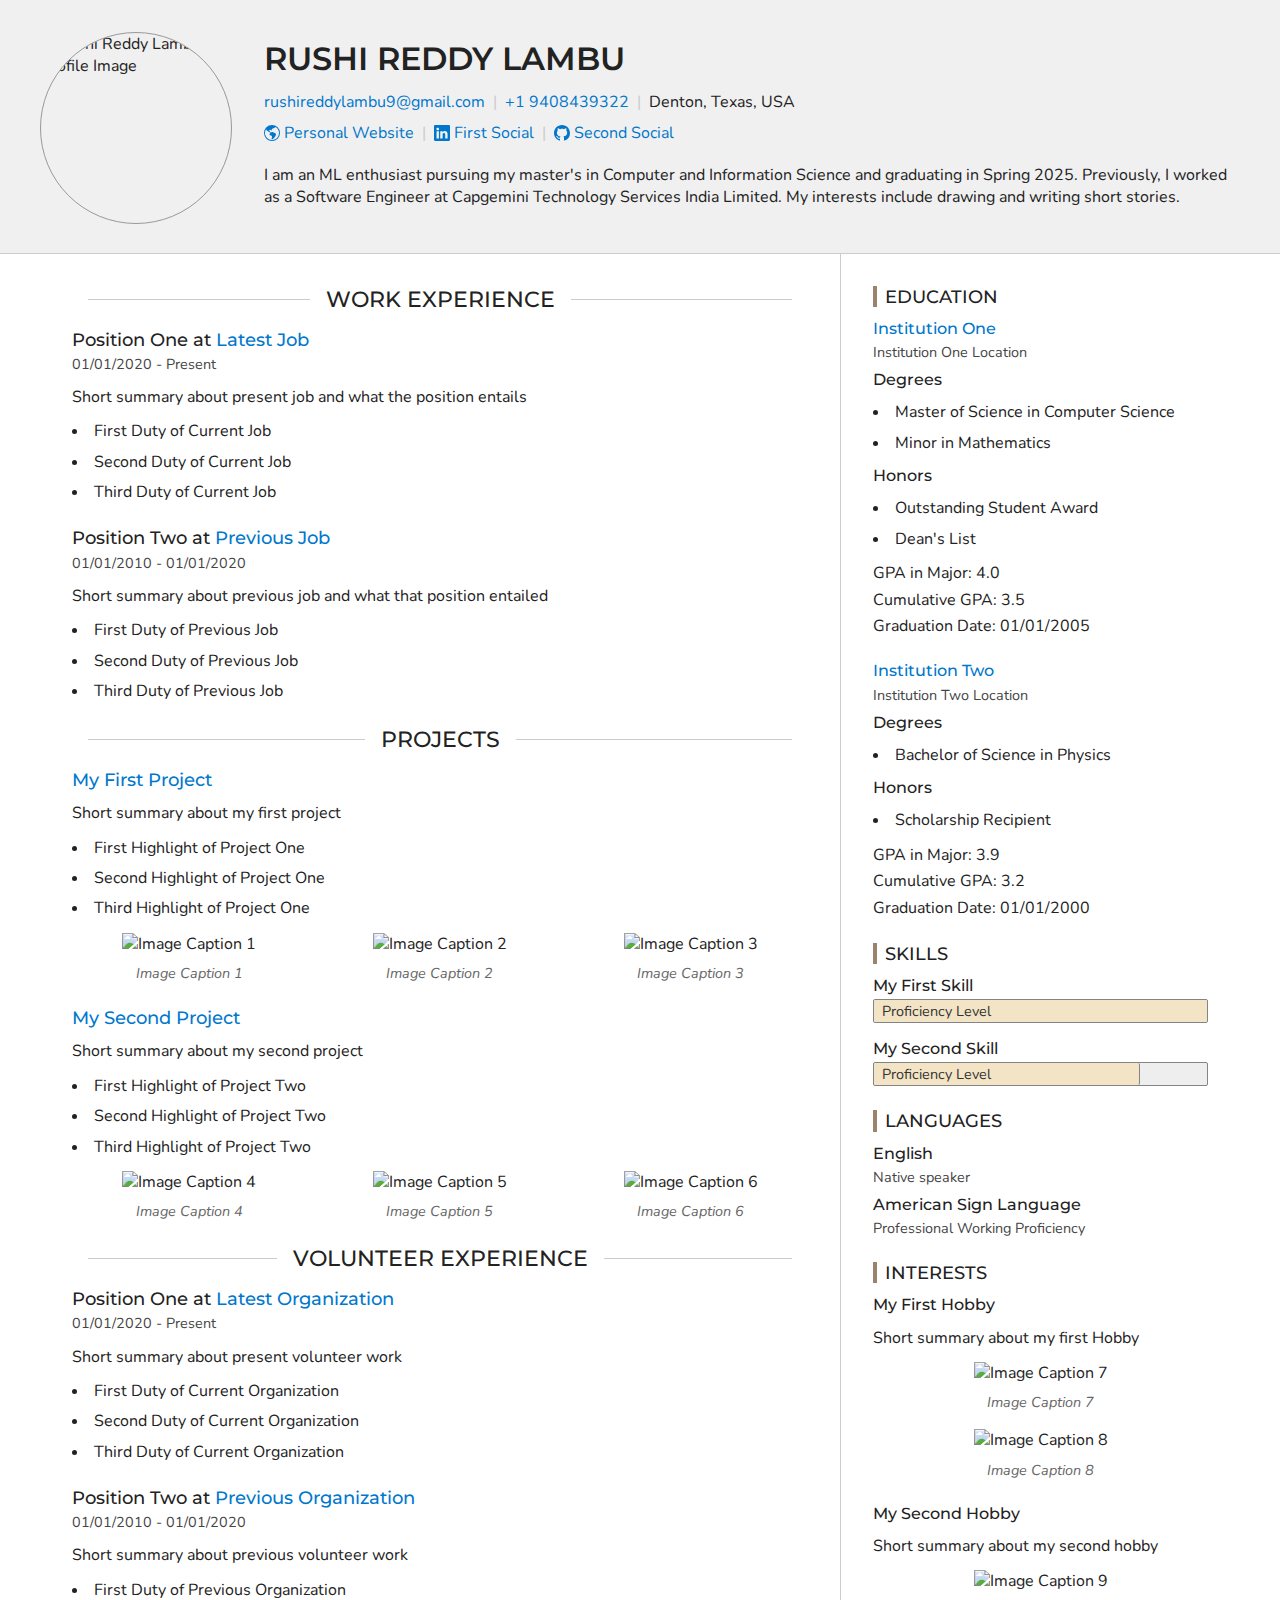
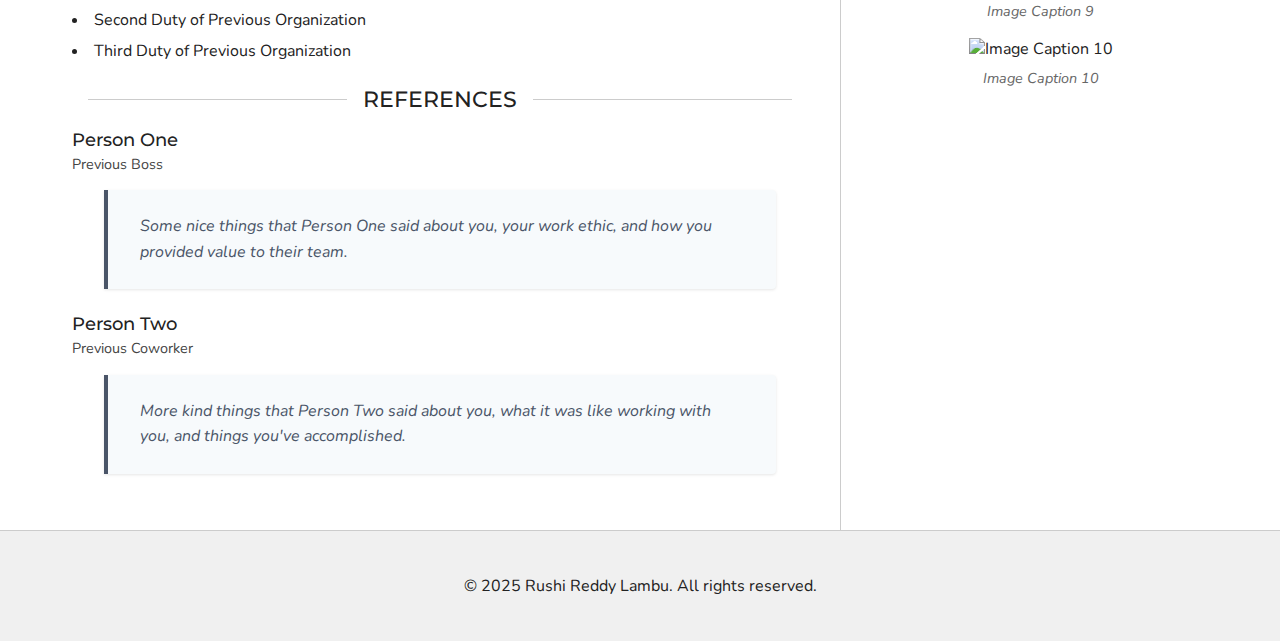
==== commit a2e0353c: "first commit" ====
--- a/index.html
+++ b/index.html
@@ -5,14 +5,6 @@
     <meta name="viewport" content="width=device-width, initial-scale=1">
 
     <!-- Site Info -->
-
-    <title>Your Name - Portfolio</title>
-    <meta name="description" content="Your Name - A short summary of who you are, your background, experience, and interests to give visitors a quick introduction to you.">
-    <meta name="author" content="Your Name">
-
-    <!-- Open Graph Tags: The title of the page for social media sharing. It can match the title tag or be more descriptive. -->
-    <meta property="og:title" content="Your Name">
-
     <title>Rushi Reddy Lambu - Portfolio</title>
     <meta name="description" content="Rushi Reddy Lambu - I am an ML enthusiast pursuing my master&#39;s in Computer and Information Science and graduating in Spring 2025. Previously, I worked as a Software Engineer at Capgemini Technology Services India Limited. My interests include drawing and writing short stories.">
     <meta name="author" content="Rushi Reddy Lambu">
@@ -20,7 +12,6 @@
     <!-- Open Graph Tags: The title of the page for social media sharing. It can match the title tag or be more descriptive. -->
     <meta property="og:title" content="Rushi Reddy Lambu">
 
-
     <!-- Open Graph Tags: Typically set to "website" for static sites or "article" for content-heavy pages. -->
     <meta property="og:type" content="website">
 
@@ -28,15 +19,10 @@
     <meta property="og:url" content="127.0.0.1:5500/index.html">
 
     <!-- Open Graph Tags: URL of an image that represents the page. Useful for link previews. -->
-    <meta property="og:image" content="127.0.0.1:5500/img/default-image.png">
+    <meta property="og:image" content="127.0.0.1:5500/img/default-image.jpg">
 
     <!-- Open Graph Tags: Provides an alternative text for the image to improve accessibility. -->
-
-    <meta property="og:image:alt" content="Your Name Profile Image">
-
     <meta property="og:image:alt" content="Rushi Reddy Lambu Profile Image">
-
-    <meta property="og:image:alt" content="Your Name Profile Image">
 
     <!-- Preconnect for Google Fonts -->
     <link rel="preconnect" href="https://fonts.googleapis.com">
@@ -76,15 +62,12 @@
             <img class="header-image"
                  width="256"
                  height="256"
-                 src="img/default-image.png"
-                 alt="Your Name Profile Image" />
-          
-          <div class="header-info">
-            
+                 src="img/default-image.jpg"
+                 alt="Rushi Reddy Lambu Profile Image" />
           
           <div class="header-info">
             <h1>Rushi Reddy Lambu</h1>
-            <h2 class="header-label">Optional Label</h2>
+            <h2 class="header-label"></h2>
             
               <address>
                 <ul class="inline-list flex-responsive">
@@ -95,17 +78,10 @@
                   
                   
                     <li>
-
-                      <a href="tel:+1234567890">123-456-7890</a>
-                    </li>
-                  
-                  <li>City, State, Country</li>
-
                       <a href="tel:++1 9408439322">+1 9408439322</a>
                     </li>
                   
                   <li>Denton, Texas, USA</li>
-
                 </ul>
               </address>
             
@@ -133,12 +109,6 @@
                   </li>
                 
                   <li>
-
-                    <a href="https://sample.com"/>
-
-                    <a href="https://www.linkedin.com/in/rushi-reddy-lambu/"/>
-
-
                     <a href="https://sample.com"
                        rel="noopener noreferrer"
                        aria-label="First Social"
@@ -151,7 +121,7 @@
      fill="currentColor"
      class="bi bi-linkedin"
      viewBox="0 0 16 16">
-  <path d="M0 1.146C0 .513.526 0 1.175 0h13.65C15.474 0 16 .513 16 1.146v13.708c0 .633-.526 1.146-1.175 1.146H1.175C.526 16 0 15.487 0 14.854zm4.943 12.248V6.169H2.542v7.225zm-1.2-8.212c.837 0 1.358-.554 1.358-1.248-.015-.709-.52-1.248-1.342-1.248S2.4 3.226 2.4 3.934c0 .694.521 1.248 1.327 1.248zm4.908 8.212V9.359c0-.216.016-.432.08-.586.173-.431.568-.878 1.232-.878.869 0 1.216.662 1.216 1.634v3.865h2.401V9.25c0-2.22-1.184-3.252-2.764-3.252-1.274 0-1.845.7-2.165 1.193v.025h-.016l.016-.025V6.169h-2.4c.03.678 0 7.225 0 7.225z"/>
+  <path d="M0 1.146C0 .513.526 0 1.175 0h13.65C15.474 0 16 .513 16 1.146v13.708c0 .633-.526 1.146-1.175 1.146H1.175C.526 16 0 15.487 0 14.854zm4.943 12.248V6.169H2.542v7.225zm-1.2-8.212c.837 0 1.358-.554 1.358-1.248-.015-.709-.52-1.248-1.342-1.248S2.4 3.226 2.4 3.934c0 .694.521 1.248 1.327 1.248zm4.908 8.212V9.359c0-.216.016-.432.08-.586.173-.431.568-.878 1.232-.878.869 0 1.216.662 1.216 1.634v3.865h2.401V9.25c0-2.22-1.184-3.252-2.764-3.252-1.274 0-1.845.7-2.165 1.193v.025h-.016l.016-.025V6.169h-2.4c.03.678 0 7.225 0 7.225z" />
 </svg>
 
                       First Social
@@ -159,10 +129,6 @@
                   </li>
                 
                   <li>
-
-                    <a href="https://sample.com"/>
-
-                    <a href="https://github.com/rushireddylambu"/>
                     <a href="https://sample.com"
                        rel="noopener noreferrer"
                        aria-label="Second Social"
@@ -184,12 +150,7 @@
                 
               </ul>
             
-
-            <p class="header-summary">A short summary of who you are, your background, experience, and interests to give visitors a quick introduction to you.</p>
             <p class="header-summary">I am an ML enthusiast pursuing my master&#39;s in Computer and Information Science and graduating in Spring 2025. Previously, I worked as a Software Engineer at Capgemini Technology Services India Limited. My interests include drawing and writing short stories.</p>
-
-            <p class="header-summary">A short summary of who you are, your background, experience, and interests to give visitors a quick introduction to you.</p>
-
           </div>
         </div>
       </div>
@@ -584,9 +545,7 @@
 
     <footer class="page-footer">
       <div class="container">
-        <p>© 2025 Your Name. All rights reserved.</p>
         <p>© 2025 Rushi Reddy Lambu. All rights reserved.</p>
-        <p>© 2025 Your Name. All rights reserved.</p>
       </div>
     </footer>
 
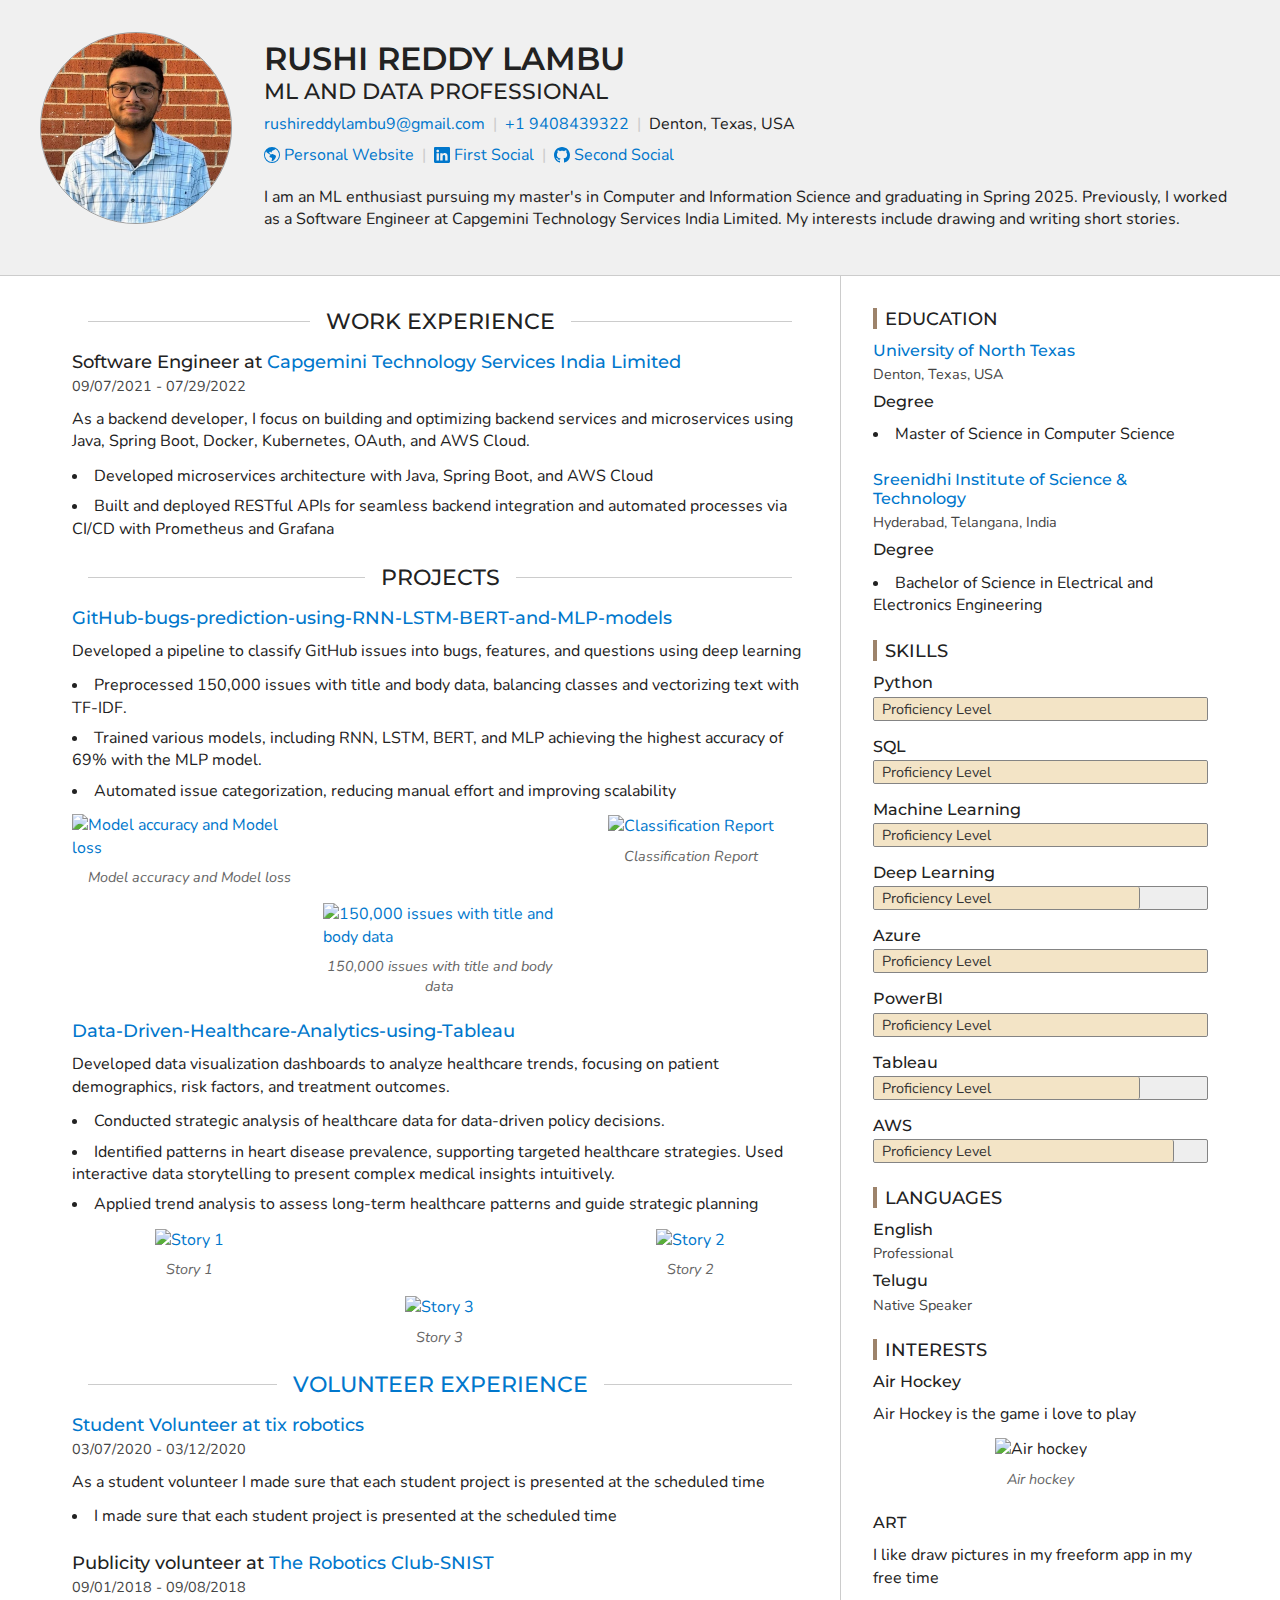
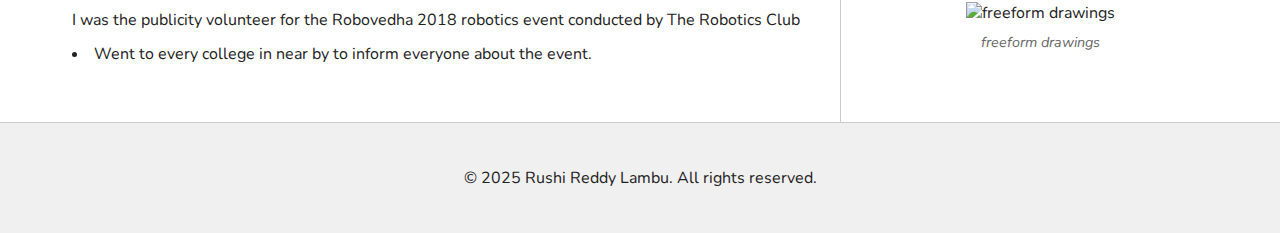
==== commit 10e262ab: "Initial commit" ====
--- a/index.html
+++ b/index.html
@@ -67,7 +67,7 @@
           
           <div class="header-info">
             <h1>Rushi Reddy Lambu</h1>
-            <h2 class="header-label"></h2>
+            <h2 class="header-label">ML and Data Professional</h2>
             
               <address>
                 <ul class="inline-list flex-responsive">
@@ -89,7 +89,7 @@
               <ul class="inline-list flex-responsive">
                 
                   <li>
-                    <a href="https://sample.com"
+                    <a href="https://rushireddylambu.github.io/"
                        rel="noopener noreferrer"
                        aria-label="Personal Website"
                        class="link-with-icon">
@@ -109,7 +109,7 @@
                   </li>
                 
                   <li>
-                    <a href="https://sample.com"
+                    <a href="https://www.linkedin.com/in/rushi-reddy-lambu/"
                        rel="noopener noreferrer"
                        aria-label="First Social"
                        class="link-with-icon">
@@ -129,7 +129,7 @@
                   </li>
                 
                   <li>
-                    <a href="https://sample.com"
+                    <a href="https://github.com/rushireddylambu"
                        rel="noopener noreferrer"
                        aria-label="Second Social"
                        class="link-with-icon">
@@ -166,33 +166,16 @@
                 <section>
                   <h3>
                     
-                      Position One at <a href="https://sample.com">Latest Job</a>
-                    
-                  </h3>
-                  
-                    <p class="section-label">01/01/2020 - Present</p>
-                  
-                  <p>Short summary about present job and what the position entails</p>
-                  
-                    <ul>
-                      <li>First Duty of Current Job</li><li>Second Duty of Current Job</li><li>Third Duty of Current Job</li>
-                    </ul>
-                  
-                </section>
-              
-                <section>
-                  <h3>
-                    
-                      Position Two at <a href="https://sample.com">Previous Job</a>
-                    
-                  </h3>
-                  
-                    <p class="section-label">01/01/2010 - 01/01/2020</p>
-                  
-                  <p>Short summary about previous job and what that position entailed</p>
-                  
-                    <ul>
-                      <li>First Duty of Previous Job</li><li>Second Duty of Previous Job</li><li>Third Duty of Previous Job</li>
+                      Software Engineer at <a href="https://www.capgemini.com/in-en/">Capgemini Technology Services India Limited</a>
+                    
+                  </h3>
+                  
+                    <p class="section-label">09/07/2021 - 07/29/2022</p>
+                  
+                  <p>As a backend developer, I focus on building and optimizing backend services and microservices using Java, Spring Boot, Docker, Kubernetes, OAuth, and AWS Cloud.</p>
+                  
+                    <ul>
+                      <li>Developed microservices architecture with Java, Spring Boot, and AWS Cloud</li><li>Built and deployed RESTful APIs for seamless backend integration and automated processes via CI/CD with Prometheus and Grafana</li>
                     </ul>
                   
                 </section>
@@ -207,86 +190,104 @@
                 <section>
                   <h3>
                     
-                      <a href="https://sample.com">My First Project</a>
-                    
-                  </h3>
-                  <p>Short summary about my first project</p>
-                  
-                    <ul>
-                      <li>First Highlight of Project One</li><li>Second Highlight of Project One</li><li>Third Highlight of Project One</li>
-                    </ul>
-                  
-                  
-                    <div class="gallery main-gallery">
-                      
-                        <figure>
-                          <img width="600"
-                               height="338"
-                               src="https://picsum.photos/600/338?random=1"
-                               alt="Image Caption 1">
-                          <figcaption>Image Caption 1</figcaption>
-                        </figure>
-                      
-                        <figure>
-                          <img width="600"
-                               height="338"
-                               src="https://picsum.photos/600/338?random=2"
-                               alt="Image Caption 2">
-                          <figcaption>Image Caption 2</figcaption>
-                        </figure>
-                      
-                        <figure>
-                          <img width="600"
-                               height="338"
-                               src="https://picsum.photos/600/338?random=3"
-                               alt="Image Caption 3">
-                          <figcaption>Image Caption 3</figcaption>
-                        </figure>
-                      
-                    </div>
-                  
-                </section>
-              
-                <section>
-                  <h3>
-                    
-                      <a href="https://sample.com">My Second Project</a>
-                    
-                  </h3>
-                  <p>Short summary about my second project</p>
-                  
-                    <ul>
-                      <li>First Highlight of Project Two</li><li>Second Highlight of Project Two</li><li>Third Highlight of Project Two</li>
-                    </ul>
-                  
-                  
-                    <div class="gallery main-gallery">
-                      
-                        <figure>
-                          <img width="600"
-                               height="338"
-                               src="https://picsum.photos/600/338?random=4"
-                               alt="Image Caption 4">
-                          <figcaption>Image Caption 4</figcaption>
-                        </figure>
-                      
-                        <figure>
-                          <img width="600"
-                               height="338"
-                               src="https://picsum.photos/600/338?random=5"
-                               alt="Image Caption 5">
-                          <figcaption>Image Caption 5</figcaption>
-                        </figure>
-                      
-                        <figure>
-                          <img width="600"
-                               height="338"
-                               src="https://picsum.photos/600/338?random=6"
-                               alt="Image Caption 6">
-                          <figcaption>Image Caption 6</figcaption>
-                        </figure>
-                      
-                    </div>
+                      <a href="https://github.com/rushireddylambu/GitHub-bugs-prediction-using-RNN-LSTM-BERT-and-MLP-models/tree/main">GitHub-bugs-prediction-using-RNN-LSTM-BERT-and-MLP-models</a>
+                    
+                  </h3>
+                  <p>Developed a pipeline to classify GitHub issues into bugs, features, and questions using deep learning</p>
+                  
+                    <ul>
+                      <li> Preprocessed 150,000 issues with title and body data, balancing classes and vectorizing text with TF-IDF.</li><li>Trained various models, including RNN, LSTM, BERT, and MLP achieving the highest accuracy of 69% with the MLP model.</li><li>Automated issue categorization, reducing manual effort and improving scalability</li>
+                    </ul>
+                  
+                  
+                  <div class="gallery main-gallery">
+                    
+                    <figure class="gallery-item">
+                      <!-- Link to the full-size image -->
+                      <a href="C:/Users/KUSHI REDDY/Desktop/portfolio-main/img/project1 image1.png" target="_blank">
+                        <img class="gallery-thumbnail"
+                             width="600"
+                             height="338"
+                             src="C:/Users/KUSHI REDDY/Desktop/portfolio-main/img/project1 image1.png"
+                             alt="Model accuracy and Model loss">
+                        <figcaption>Model accuracy and Model loss</figcaption>
+                      </figure>
+                    
+                    <figure class="gallery-item">
+                      <!-- Link to the full-size image -->
+                      <a href="C:/Users/KUSHI REDDY/Desktop/portfolio-main/img/project1 image2.png" target="_blank">
+                        <img class="gallery-thumbnail"
+                             width="600"
+                             height="338"
+                             src="C:/Users/KUSHI REDDY/Desktop/portfolio-main/img/project1 image2.png"
+                             alt="Classification Report">
+                        <figcaption>Classification Report</figcaption>
+                      </figure>
+                    
+                    <figure class="gallery-item">
+                      <!-- Link to the full-size image -->
+                      <a href="C:/Users/KUSHI REDDY/Desktop/portfolio-main/img/project1 image3.png" target="_blank">
+                        <img class="gallery-thumbnail"
+                             width="600"
+                             height="338"
+                             src="C:/Users/KUSHI REDDY/Desktop/portfolio-main/img/project1 image3.png"
+                             alt="150,000 issues with title and body data">
+                        <figcaption>150,000 issues with title and body data</figcaption>
+                      </figure>
+                    
+                  </div>
+                  
+                </section>
+              
+                <section>
+                  <h3>
+                    
+                      <a href="https://github.com/rushireddylambu/Data-Driven-Healthcare-Analytics-using-Tableau-">Data-Driven-Healthcare-Analytics-using-Tableau</a>
+                    
+                  </h3>
+                  <p>Developed data visualization dashboards to analyze healthcare trends, focusing on patient demographics, risk factors, and treatment outcomes.</p>
+                  
+                    <ul>
+                      <li>Conducted strategic analysis of healthcare data for data-driven policy decisions.</li><li>Identified patterns in heart disease prevalence, supporting targeted healthcare strategies. Used interactive data storytelling to present complex medical insights intuitively.</li><li>Applied trend analysis to assess long-term healthcare patterns and guide strategic planning</li>
+                    </ul>
+                  
+                  
+                  <div class="gallery main-gallery">
+                    
+                    <figure class="gallery-item">
+                      <!-- Link to the full-size image -->
+                      <a href="C:/Users/KUSHI REDDY/Desktop/portfolio-main/img/project2 image1.png" target="_blank">
+                        <img class="gallery-thumbnail"
+                             width="600"
+                             height="338"
+                             src="C:/Users/KUSHI REDDY/Desktop/portfolio-main/img/project2 image1.png"
+                             alt="Story 1">
+                        <figcaption>Story 1</figcaption>
+                      </figure>
+                    
+                    <figure class="gallery-item">
+                      <!-- Link to the full-size image -->
+                      <a href="C:/Users/KUSHI REDDY/Desktop/portfolio-main/img/project2 image2.png" target="_blank">
+                        <img class="gallery-thumbnail"
+                             width="600"
+                             height="338"
+                             src="C:/Users/KUSHI REDDY/Desktop/portfolio-main/img/project2 image2.png"
+                             alt="Story 2">
+                        <figcaption>Story 2</figcaption>
+                      </figure>
+                    
+                    <figure class="gallery-item">
+                      <!-- Link to the full-size image -->
+                      <a href="C:/Users/KUSHI REDDY/Desktop/portfolio-main/img/project2 image3.png" target="_blank">
+                        <img class="gallery-thumbnail"
+                             width="600"
+                             height="338"
+                             src="C:/Users/KUSHI REDDY/Desktop/portfolio-main/img/project2 image3.png"
+                             alt="Story 3">
+                        <figcaption>Story 3</figcaption>
+                      </figure>
+                    
+                  </div>
                   
                 </section>
               
@@ -300,65 +301,40 @@
                 <section>
                   <h3>
                     
-                      Position One at <a href="https://sample.com">Latest Organization</a>
-                    
-                  </h3>
-                  
-                    <p class="section-label">01/01/2020 - Present</p>
-                  
-                  <p>Short summary about present volunteer work</p>
-                  
-                    <ul>
-                      <li>First Duty of Current Organization</li><li>Second Duty of Current Organization</li><li>Third Duty of Current Organization</li>
-                    </ul>
-                  
-                </section>
-              
-                <section>
-                  <h3>
-                    
-                      Position Two at <a href="https://sample.com">Previous Organization</a>
-                    
-                  </h3>
-                  
-                    <p class="section-label">01/01/2010 - 01/01/2020</p>
-                  
-                  <p>Short summary about previous volunteer work</p>
-                  
-                    <ul>
-                      <li>First Duty of Previous Organization</li><li>Second Duty of Previous Organization</li><li>Third Duty of Previous Organization</li>
-                    </ul>
-                  
-                </section>
-              
-            </section>
-          
-
-          
-            <section>
-              <h2 class="section-heading">References</h2>
-              
-                <section>
-                  <h3>Person One</h3>
-                  <p class="section-label">Previous Boss</p>
-                  
-                    <blockquote>
-                      Some nice things that Person One said about you, your work ethic, and how you provided value to their team.
-                    </blockquote>
-                  
-                </section>
-              
-                <section>
-                  <h3>Person Two</h3>
-                  <p class="section-label">Previous Coworker</p>
-                  
-                    <blockquote>
-                      More kind things that Person Two said about you, what it was like working with you, and things you&#39;ve accomplished.
-                    </blockquote>
-                  
-                </section>
-              
-            </section>
+                      Student Volunteer at <a href="https://sample.com">tix robotics</a>
+                    
+                  </h3>
+                  
+                    <p class="section-label">03/07/2020 - 03/12/2020</p>
+                  
+                  <p>As a student volunteer I made sure that each student project is presented at the scheduled time</p>
+                  
+                    <ul>
+                      <li>I made sure that each student project is presented at the scheduled time</li>
+                    </ul>
+                  
+                </section>
+              
+                <section>
+                  <h3>
+                    
+                      Publicity volunteer at <a href="https://www.linkedin.com/company/the-robotics-club-snist/">The Robotics Club-SNIST</a>
+                    
+                  </h3>
+                  
+                    <p class="section-label">09/01/2018 - 09/08/2018</p>
+                  
+                  <p>I was the publicity volunteer for the Robovedha 2018 robotics event conducted by The Robotics Club</p>
+                  
+                    <ul>
+                      <li>Went to every college in near by to inform everyone about the event.</li>
+                    </ul>
+                  
+                </section>
+              
+            </section>
+          
+
           
         </main>
 
@@ -371,56 +347,34 @@
                 <section>
                   <h3>
                     
-                      <a href="https://sample.com">Institution One</a>
-                    
-                  </h3>
-                  <p class="section-label">Institution One Location</p>
-                  
-                    <h4>Degrees</h4>
-                    <ul>
-                      <li>Master of Science in Computer Science</li><li>Minor in Mathematics</li>
-                    </ul>
-                  
-                  
-                    <h4>Honors</h4>
-                    <ul>
-                      <li>Outstanding Student Award</li><li>Dean&#39;s List</li>
-                    </ul>
-                  
-                  
-                    <p>
-                      <span class="block">GPA in Major: 4.0</span>
-                      <span class="block">Cumulative GPA: 3.5</span>
-                      <span class="block">Graduation Date: 01/01/2005</span>
-                    </p>
-                  
-                </section>
-              
-                <section>
-                  <h3>
-                    
-                      <a href="https://sample.com">Institution Two</a>
-                    
-                  </h3>
-                  <p class="section-label">Institution Two Location</p>
-                  
-                    <h4>Degrees</h4>
-                    <ul>
-                      <li>Bachelor of Science in Physics</li>
-                    </ul>
-                  
-                  
-                    <h4>Honors</h4>
-                    <ul>
-                      <li>Scholarship Recipient</li>
-                    </ul>
-                  
-                  
-                    <p>
-                      <span class="block">GPA in Major: 3.9</span>
-                      <span class="block">Cumulative GPA: 3.2</span>
-                      <span class="block">Graduation Date: 01/01/2000</span>
-                    </p>
+                      <a href="https://www.unt.edu/about-unt.html">University of North Texas</a>
+                    
+                  </h3>
+                  <p class="section-label">Denton, Texas, USA</p>
+                  
+                    <h4>Degree</h4>
+                    <ul>
+                      <li>Master of Science in Computer Science</li>
+                    </ul>
+                  
+                  
+                  
+                </section>
+              
+                <section>
+                  <h3>
+                    
+                      <a href="https://sreenidhi.edu.in/">Sreenidhi Institute of Science &amp; Technology</a>
+                    
+                  </h3>
+                  <p class="section-label">Hyderabad, Telangana, India</p>
+                  
+                    <h4>Degree</h4>
+                    <ul>
+                      <li>Bachelor of Science in Electrical and Electronics Engineering</li>
+                    </ul>
+                  
+                  
                   
                 </section>
               
@@ -433,7 +387,7 @@
               <ul class="unstyled-list">
                 
                   <li>
-                    <h3>My First Skill</h3>
+                    <h3>Python</h3>
                     <div class="skill-bar">
                       <div class="skill-bar-fill w-100"
                            role="meter"
@@ -446,11 +400,89 @@
                   </li>
                 
                   <li>
-                    <h3>My Second Skill</h3>
+                    <h3>SQL</h3>
+                    <div class="skill-bar">
+                      <div class="skill-bar-fill w-100"
+                           role="meter"
+                           aria-valuenow="100"
+                           aria-valuemin="0"
+                           aria-valuemax="100">
+                        <span class="skill-bar-label">Proficiency Level</span>
+                      </div>
+                    </div>
+                  </li>
+                
+                  <li>
+                    <h3>Machine Learning</h3>
+                    <div class="skill-bar">
+                      <div class="skill-bar-fill w-100"
+                           role="meter"
+                           aria-valuenow="100"
+                           aria-valuemin="0"
+                           aria-valuemax="100">
+                        <span class="skill-bar-label">Proficiency Level</span>
+                      </div>
+                    </div>
+                  </li>
+                
+                  <li>
+                    <h3>Deep Learning</h3>
                     <div class="skill-bar">
                       <div class="skill-bar-fill w-80"
                            role="meter"
                            aria-valuenow="80"
+                           aria-valuemin="0"
+                           aria-valuemax="100">
+                        <span class="skill-bar-label">Proficiency Level</span>
+                      </div>
+                    </div>
+                  </li>
+                
+                  <li>
+                    <h3>Azure</h3>
+                    <div class="skill-bar">
+                      <div class="skill-bar-fill w-100"
+                           role="meter"
+                           aria-valuenow="100"
+                           aria-valuemin="0"
+                           aria-valuemax="100">
+                        <span class="skill-bar-label">Proficiency Level</span>
+                      </div>
+                    </div>
+                  </li>
+                
+                  <li>
+                    <h3>PowerBI</h3>
+                    <div class="skill-bar">
+                      <div class="skill-bar-fill w-100"
+                           role="meter"
+                           aria-valuenow="100"
+                           aria-valuemin="0"
+                           aria-valuemax="100">
+                        <span class="skill-bar-label">Proficiency Level</span>
+                      </div>
+                    </div>
+                  </li>
+                
+                  <li>
+                    <h3>Tableau</h3>
+                    <div class="skill-bar">
+                      <div class="skill-bar-fill w-80"
+                           role="meter"
+                           aria-valuenow="80"
+                           aria-valuemin="0"
+                           aria-valuemax="100">
+                        <span class="skill-bar-label">Proficiency Level</span>
+                      </div>
+                    </div>
+                  </li>
+                
+                  <li>
+                    <h3>AWS</h3>
+                    <div class="skill-bar">
+                      <div class="skill-bar-fill w-90"
+                           role="meter"
+                           aria-valuenow="90"
                            aria-valuemin="0"
                            aria-valuemax="100">
                         <span class="skill-bar-label">Proficiency Level</span>
@@ -469,12 +501,12 @@
                 
                   <li>
                     <h3>English</h3>
-                    <p class="section-label">Native speaker</p>
-                  </li>
-                
-                  <li>
-                    <h3>American Sign Language</h3>
-                    <p class="section-label">Professional Working Proficiency</p>
+                    <p class="section-label">Professional</p>
+                  </li>
+                
+                  <li>
+                    <h3>Telugu</h3>
+                    <p class="section-label">Native Speaker</p>
                   </li>
                 
               </ul>
@@ -486,51 +518,35 @@
               <h2 class="section-heading">Interests</h2>
               
                 <section>
-                  <h3>My First Hobby</h3>
-                  <p>Short summary about my first Hobby</p>
+                  <h3>Air Hockey</h3>
+                  <p>Air Hockey is the game i love to play</p>
                   
                     <div class="gallery side-gallery">
                       
                         <figure>
                           <img width="600"
                                height="338"
-                               src="https://picsum.photos/600/338?random=7"
-                               alt="Image Caption 7">
-                          <figcaption>Image Caption 7</figcaption>
+                               src="C:/Users/KUSHI REDDY/Desktop/portfolio-main/img/air hockey.jpg"
+                               alt="Air hockey">
+                          <figcaption>Air hockey</figcaption>
                         </figure>
                       
-                        <figure>
-                          <img width="600"
-                               height="338"
-                               src="https://picsum.photos/600/338?random=8"
-                               alt="Image Caption 8">
-                          <figcaption>Image Caption 8</figcaption>
-                        </figure>
-                      
-                    </div>
-                  
-                </section>
-              
-                <section>
-                  <h3>My Second Hobby</h3>
-                  <p>Short summary about my second hobby</p>
+                    </div>
+                  
+                </section>
+              
+                <section>
+                  <h3>ART</h3>
+                  <p>I like draw pictures in my freeform app in my free time</p>
                   
                     <div class="gallery side-gallery">
                       
                         <figure>
                           <img width="600"
                                height="338"
-                               src="https://picsum.photos/600/338?random=9"
-                               alt="Image Caption 9">
-                          <figcaption>Image Caption 9</figcaption>
-                        </figure>
-                      
-                        <figure>
-                          <img width="600"
-                               height="338"
-                               src="https://picsum.photos/600/338?random=10"
-                               alt="Image Caption 10">
-                          <figcaption>Image Caption 10</figcaption>
+                               src="C:/Users/KUSHI REDDY/Desktop/portfolio-main/img/freeform drawing.jpg"
+                               alt="freeform drawings">
+                          <figcaption>freeform drawings</figcaption>
                         </figure>
                       
                     </div>
--- a/css/main.css
+++ b/css/main.css
@@ -174,7 +174,8 @@
   gap: 0.25rem;
 }
 
-.header-label {
+.header-
+ {
   font-size: 1.3rem;
   color: #444;
   margin-top: 0.2rem;
@@ -471,3 +472,8 @@
     print-color-adjust: exact !important;
   }
 }
+
+
+
+
+
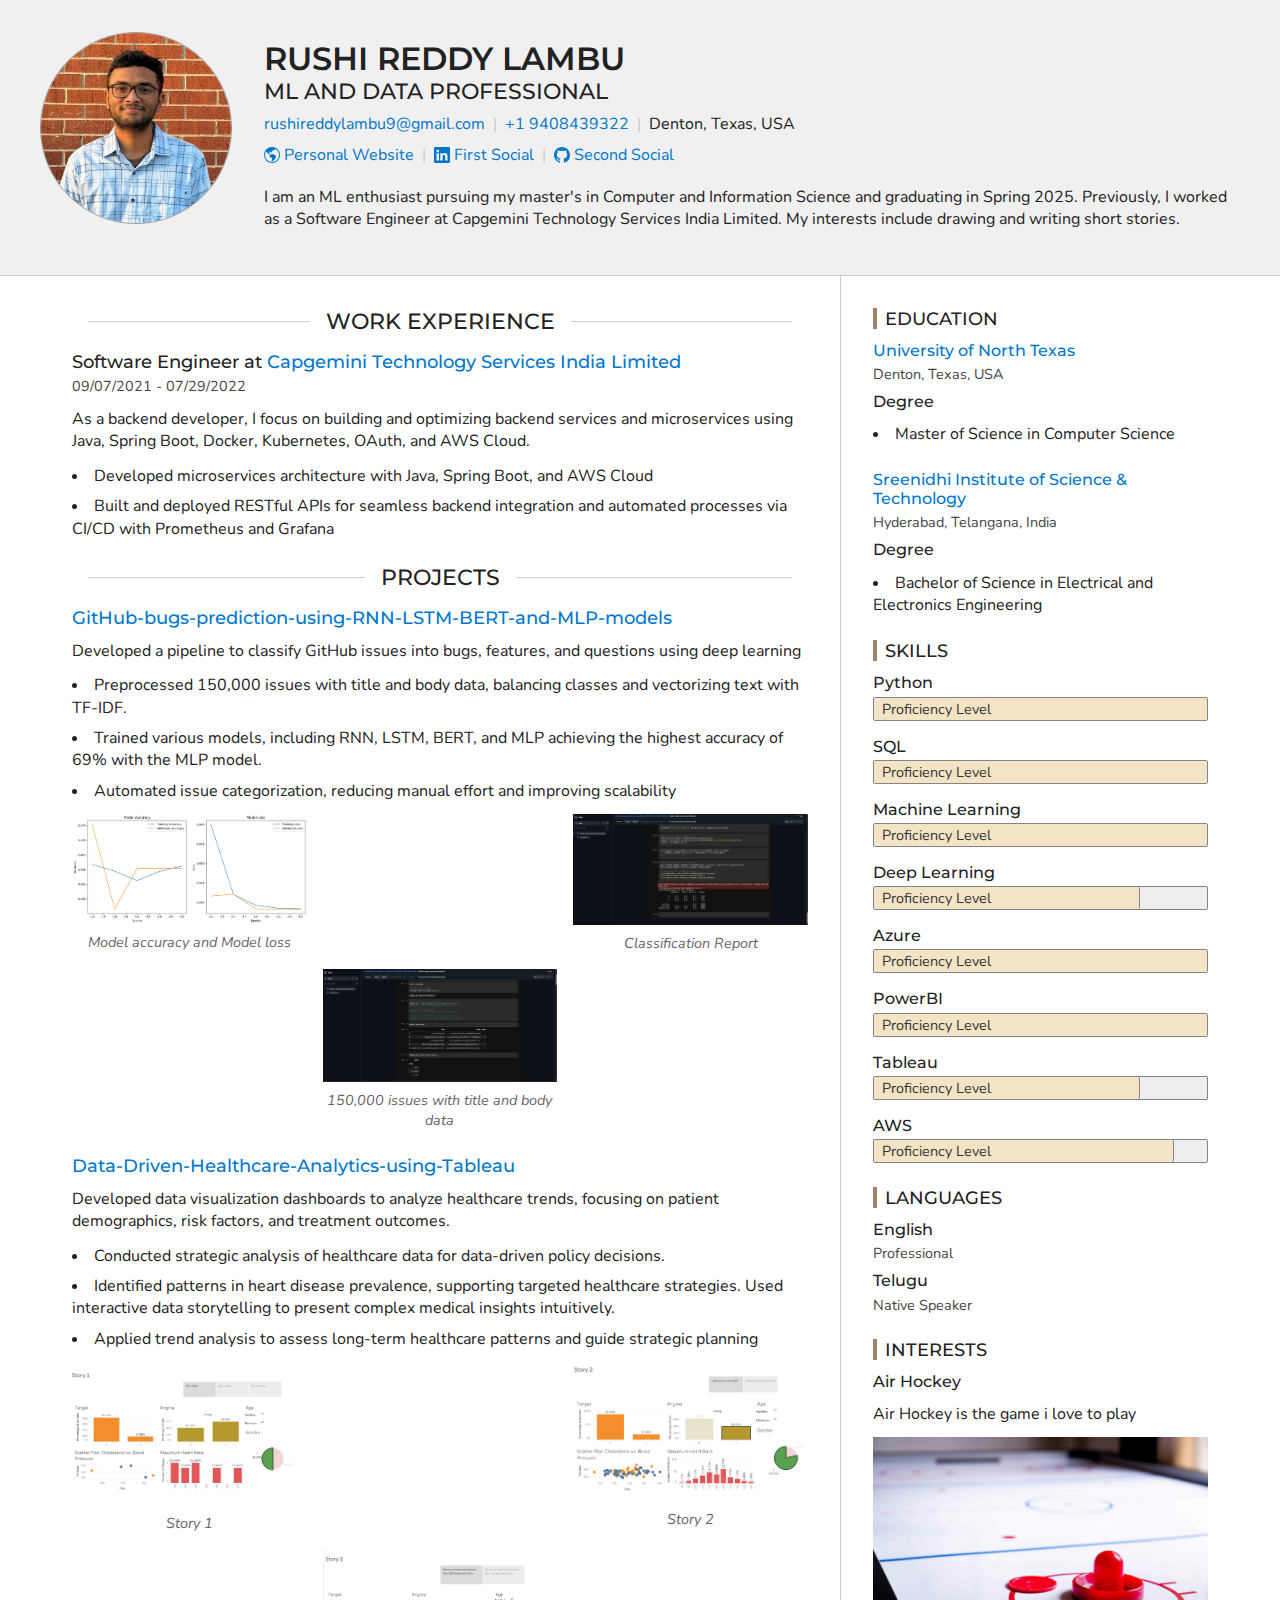
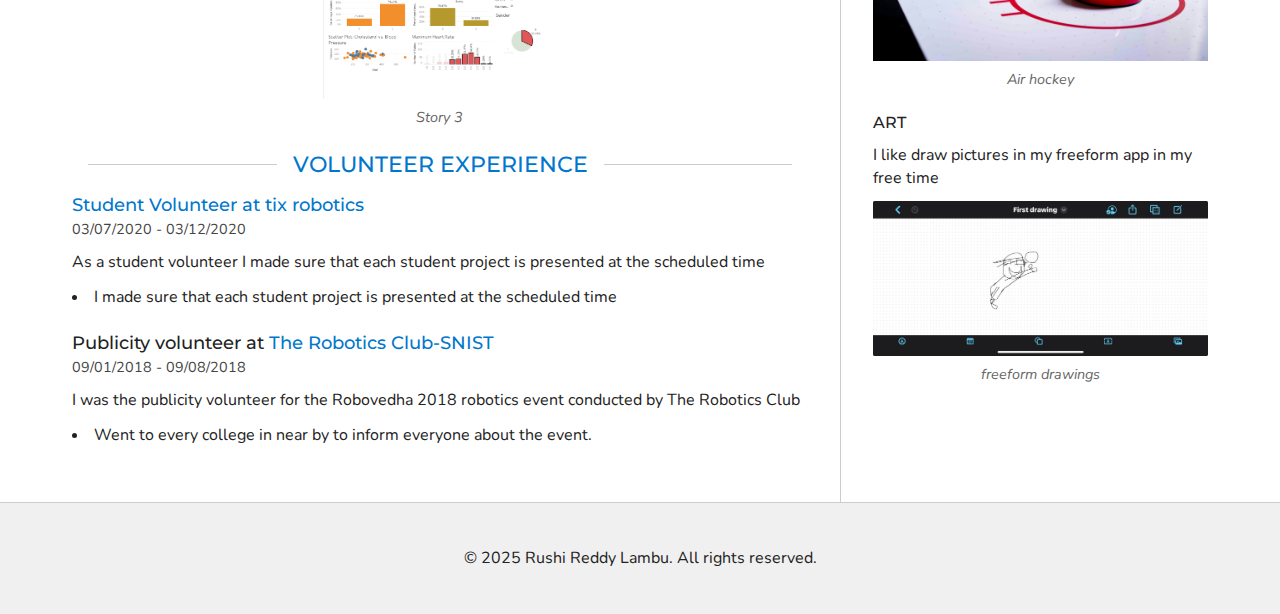
==== commit 733a2134: "Initial commit" ====
--- a/index.html
+++ b/index.html
@@ -204,33 +204,33 @@
                     
                     <figure class="gallery-item">
                       <!-- Link to the full-size image -->
-                      <a href="C:/Users/KUSHI REDDY/Desktop/portfolio-main/img/project1 image1.png" target="_blank">
+                      <a href="img/project1 image1.png" target="_blank">
                         <img class="gallery-thumbnail"
                              width="600"
                              height="338"
-                             src="C:/Users/KUSHI REDDY/Desktop/portfolio-main/img/project1 image1.png"
+                             src="img/project1 image1.png"
                              alt="Model accuracy and Model loss">
                         <figcaption>Model accuracy and Model loss</figcaption>
                       </figure>
                     
                     <figure class="gallery-item">
                       <!-- Link to the full-size image -->
-                      <a href="C:/Users/KUSHI REDDY/Desktop/portfolio-main/img/project1 image2.png" target="_blank">
+                      <a href="img/project1 image2.png" target="_blank">
                         <img class="gallery-thumbnail"
                              width="600"
                              height="338"
-                             src="C:/Users/KUSHI REDDY/Desktop/portfolio-main/img/project1 image2.png"
+                             src="img/project1 image2.png"
                              alt="Classification Report">
                         <figcaption>Classification Report</figcaption>
                       </figure>
                     
                     <figure class="gallery-item">
                       <!-- Link to the full-size image -->
-                      <a href="C:/Users/KUSHI REDDY/Desktop/portfolio-main/img/project1 image3.png" target="_blank">
+                      <a href="img/project1 image3.png" target="_blank">
                         <img class="gallery-thumbnail"
                              width="600"
                              height="338"
-                             src="C:/Users/KUSHI REDDY/Desktop/portfolio-main/img/project1 image3.png"
+                             src="img/project1 image3.png"
                              alt="150,000 issues with title and body data">
                         <figcaption>150,000 issues with title and body data</figcaption>
                       </figure>
@@ -256,33 +256,33 @@
                     
                     <figure class="gallery-item">
                       <!-- Link to the full-size image -->
-                      <a href="C:/Users/KUSHI REDDY/Desktop/portfolio-main/img/project2 image1.png" target="_blank">
+                      <a href="img/project2 image1.png" target="_blank">
                         <img class="gallery-thumbnail"
                              width="600"
                              height="338"
-                             src="C:/Users/KUSHI REDDY/Desktop/portfolio-main/img/project2 image1.png"
+                             src="img/project2 image1.png"
                              alt="Story 1">
                         <figcaption>Story 1</figcaption>
                       </figure>
                     
                     <figure class="gallery-item">
                       <!-- Link to the full-size image -->
-                      <a href="C:/Users/KUSHI REDDY/Desktop/portfolio-main/img/project2 image2.png" target="_blank">
+                      <a href="img/project2 image2.png" target="_blank">
                         <img class="gallery-thumbnail"
                              width="600"
                              height="338"
-                             src="C:/Users/KUSHI REDDY/Desktop/portfolio-main/img/project2 image2.png"
+                             src="img/project2 image2.png"
                              alt="Story 2">
                         <figcaption>Story 2</figcaption>
                       </figure>
                     
                     <figure class="gallery-item">
                       <!-- Link to the full-size image -->
-                      <a href="C:/Users/KUSHI REDDY/Desktop/portfolio-main/img/project2 image3.png" target="_blank">
+                      <a href="img/project2 image3.png" target="_blank">
                         <img class="gallery-thumbnail"
                              width="600"
                              height="338"
-                             src="C:/Users/KUSHI REDDY/Desktop/portfolio-main/img/project2 image3.png"
+                             src="img/project2 image3.png"
                              alt="Story 3">
                         <figcaption>Story 3</figcaption>
                       </figure>
@@ -526,7 +526,7 @@
                         <figure>
                           <img width="600"
                                height="338"
-                               src="C:/Users/KUSHI REDDY/Desktop/portfolio-main/img/air hockey.jpg"
+                               src="img/air hockey.jpg"
                                alt="Air hockey">
                           <figcaption>Air hockey</figcaption>
                         </figure>
@@ -544,7 +544,7 @@
                         <figure>
                           <img width="600"
                                height="338"
-                               src="C:/Users/KUSHI REDDY/Desktop/portfolio-main/img/freeform drawing.jpg"
+                               src="img/freeform drawing.jpg"
                                alt="freeform drawings">
                           <figcaption>freeform drawings</figcaption>
                         </figure>
